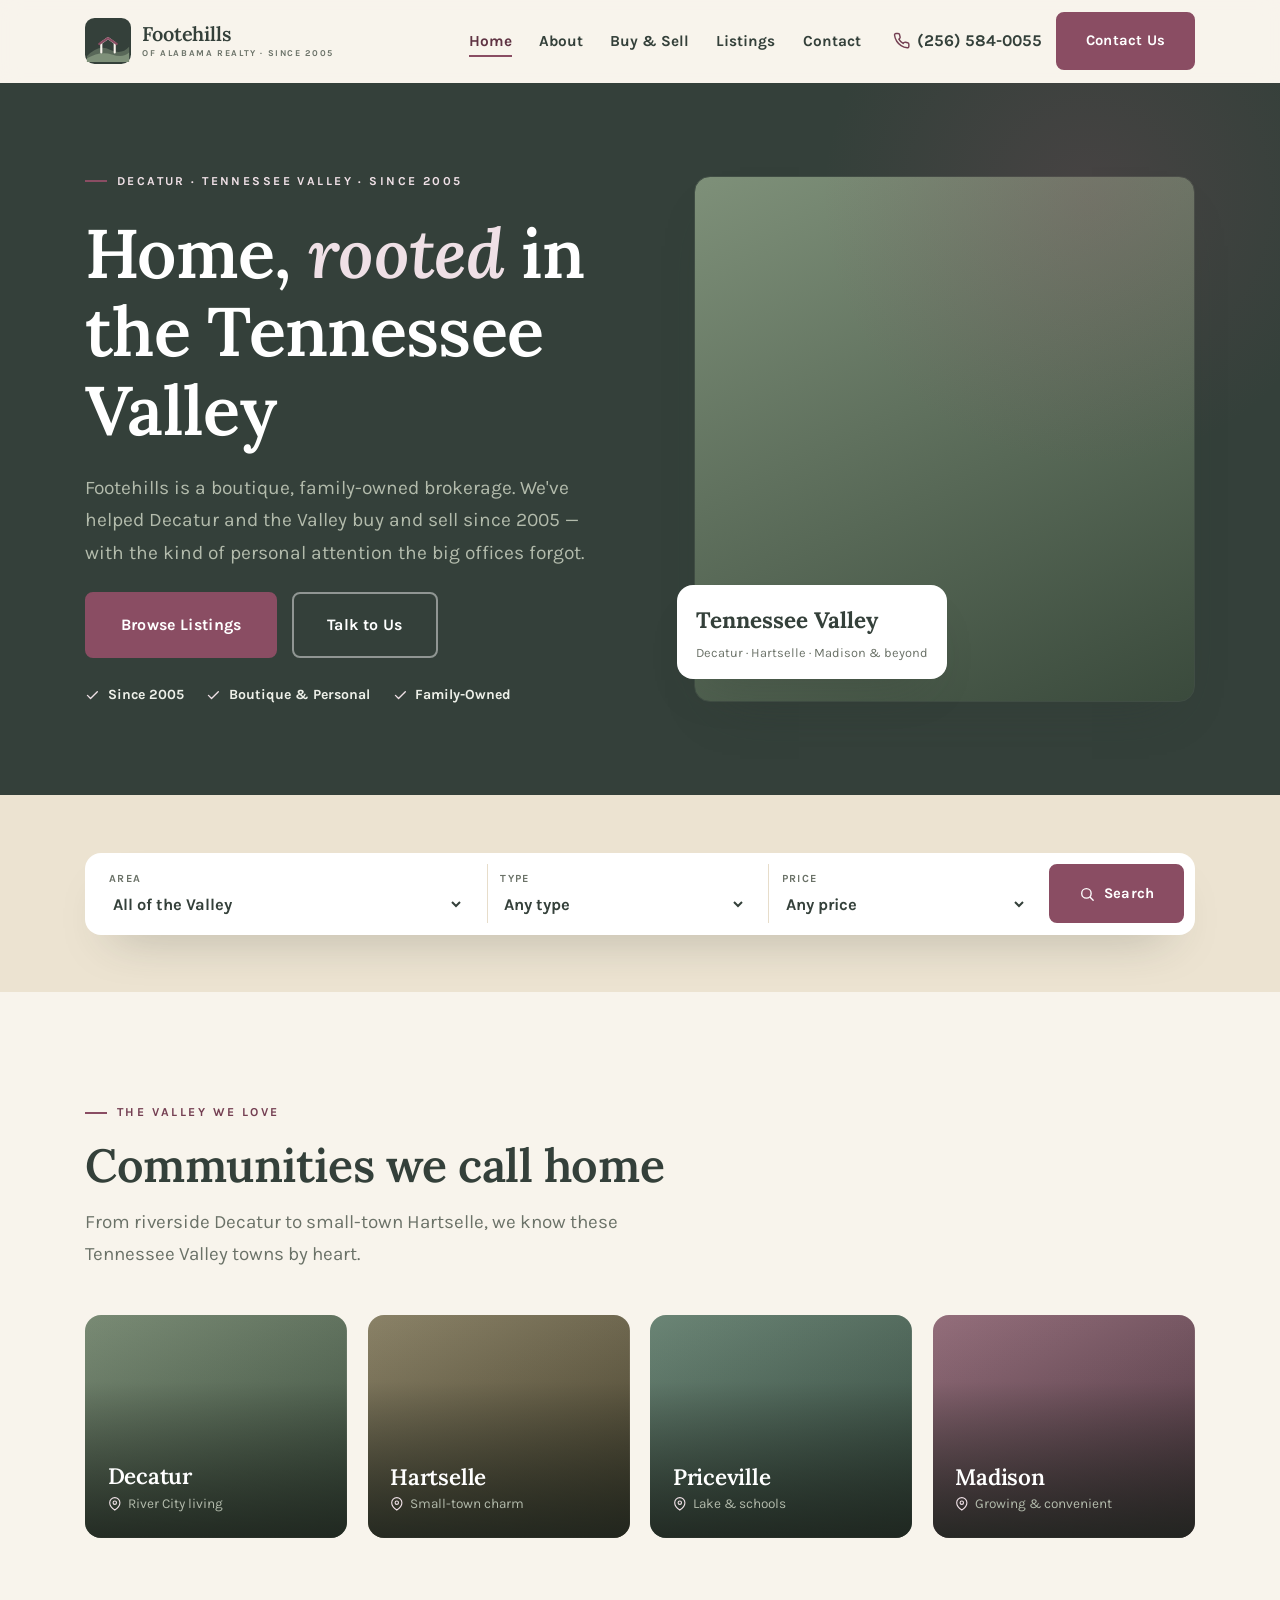
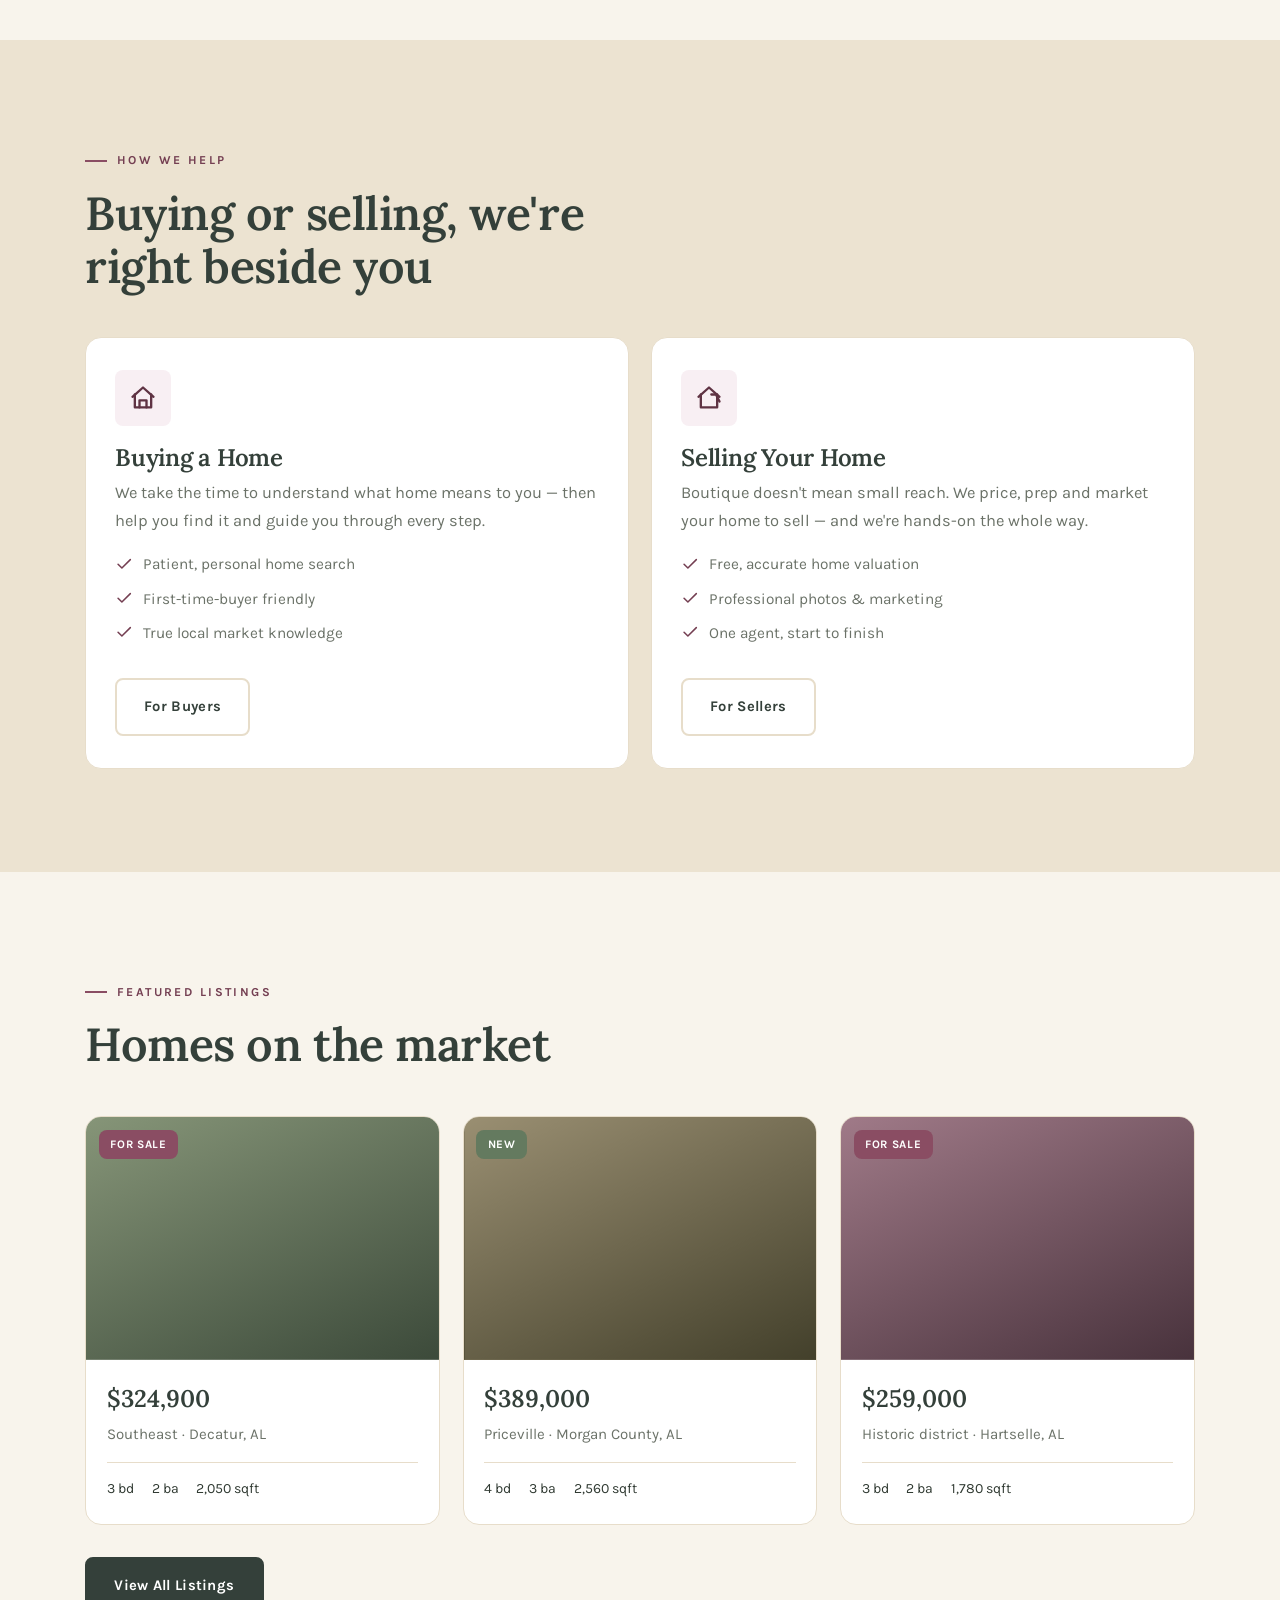
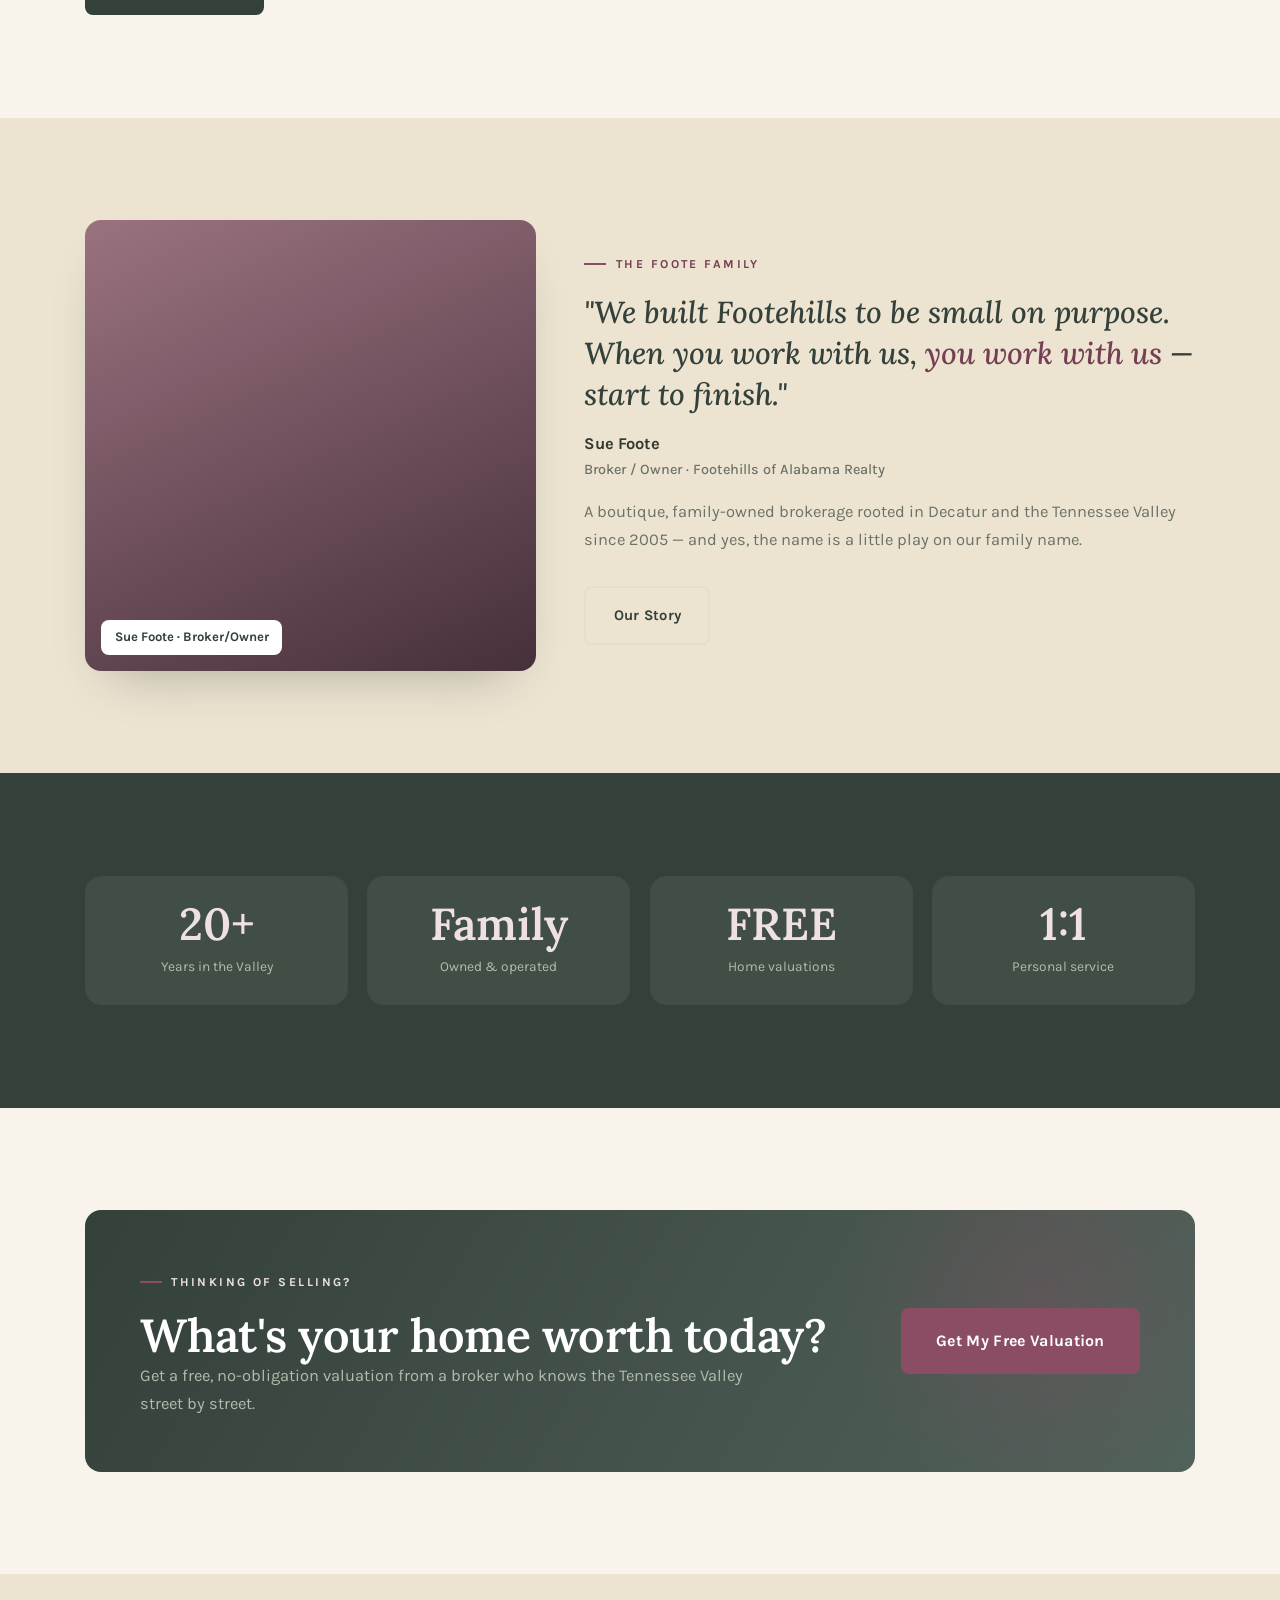
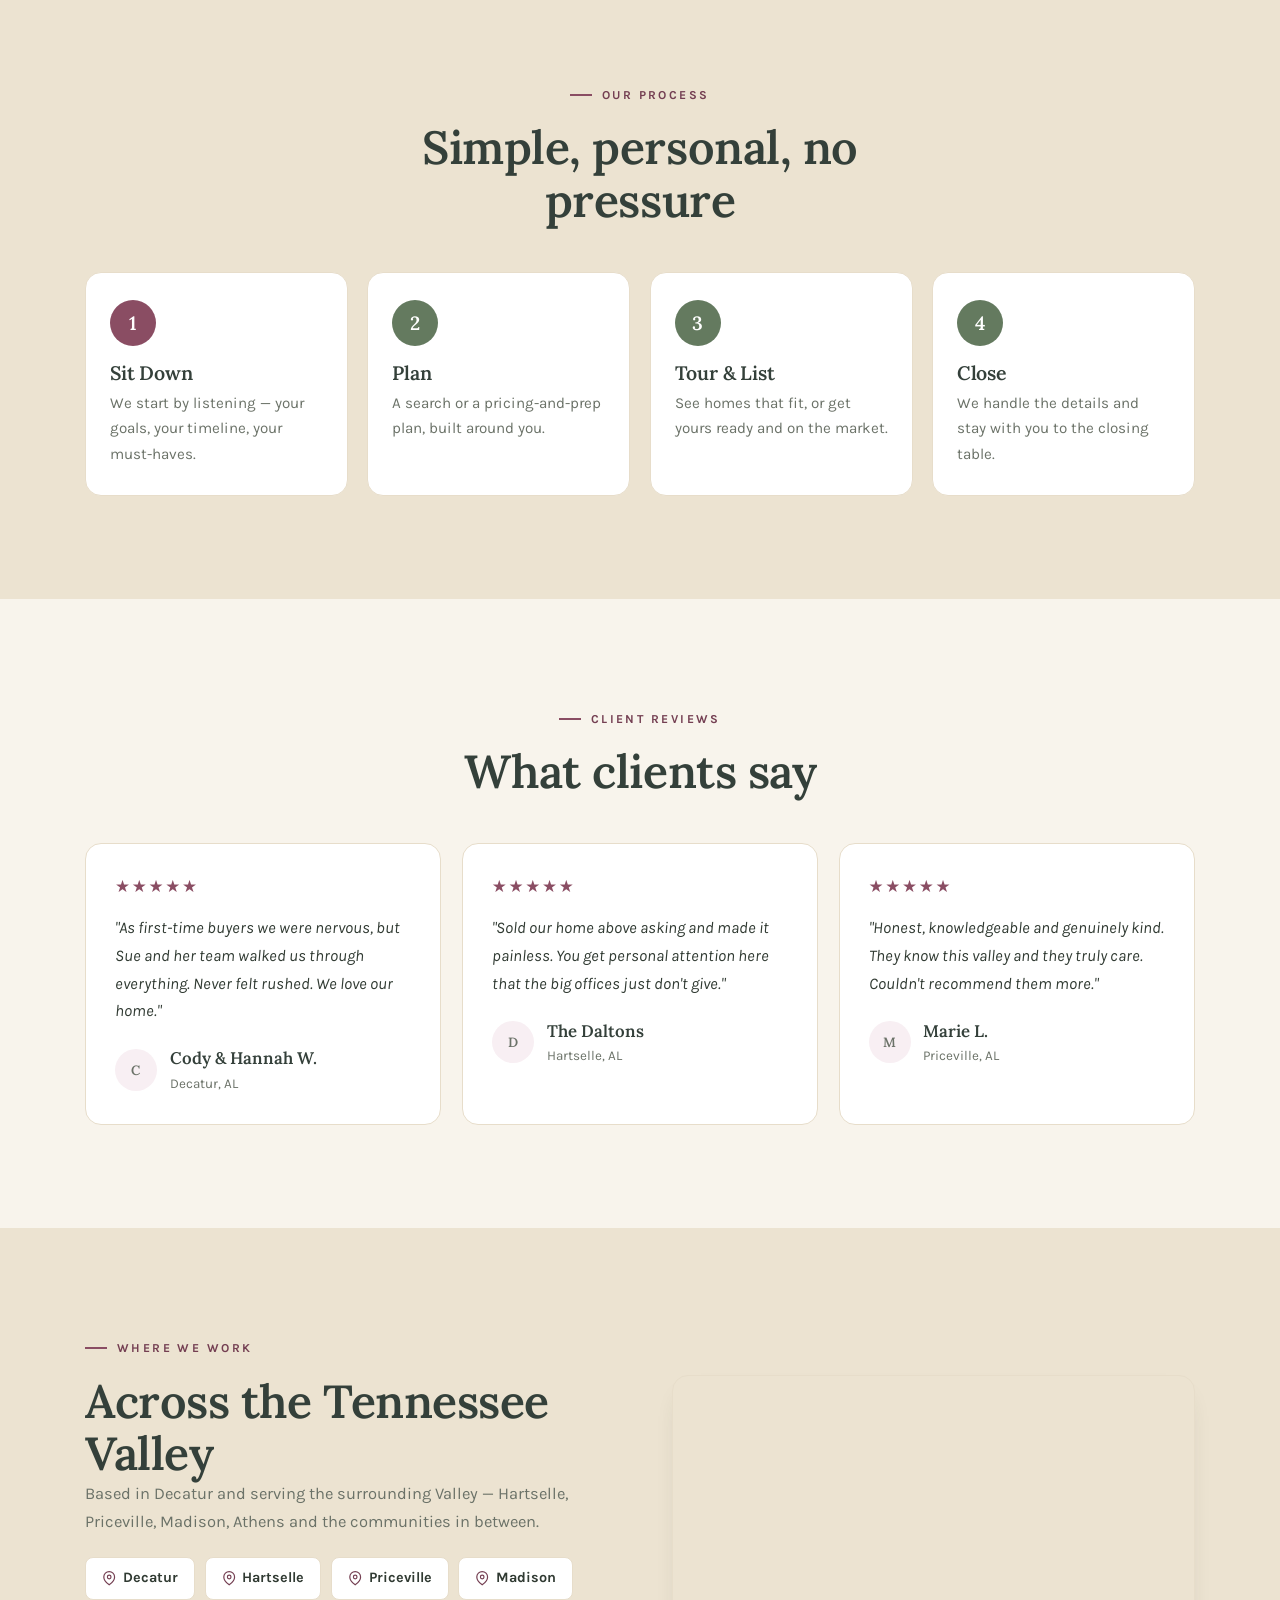
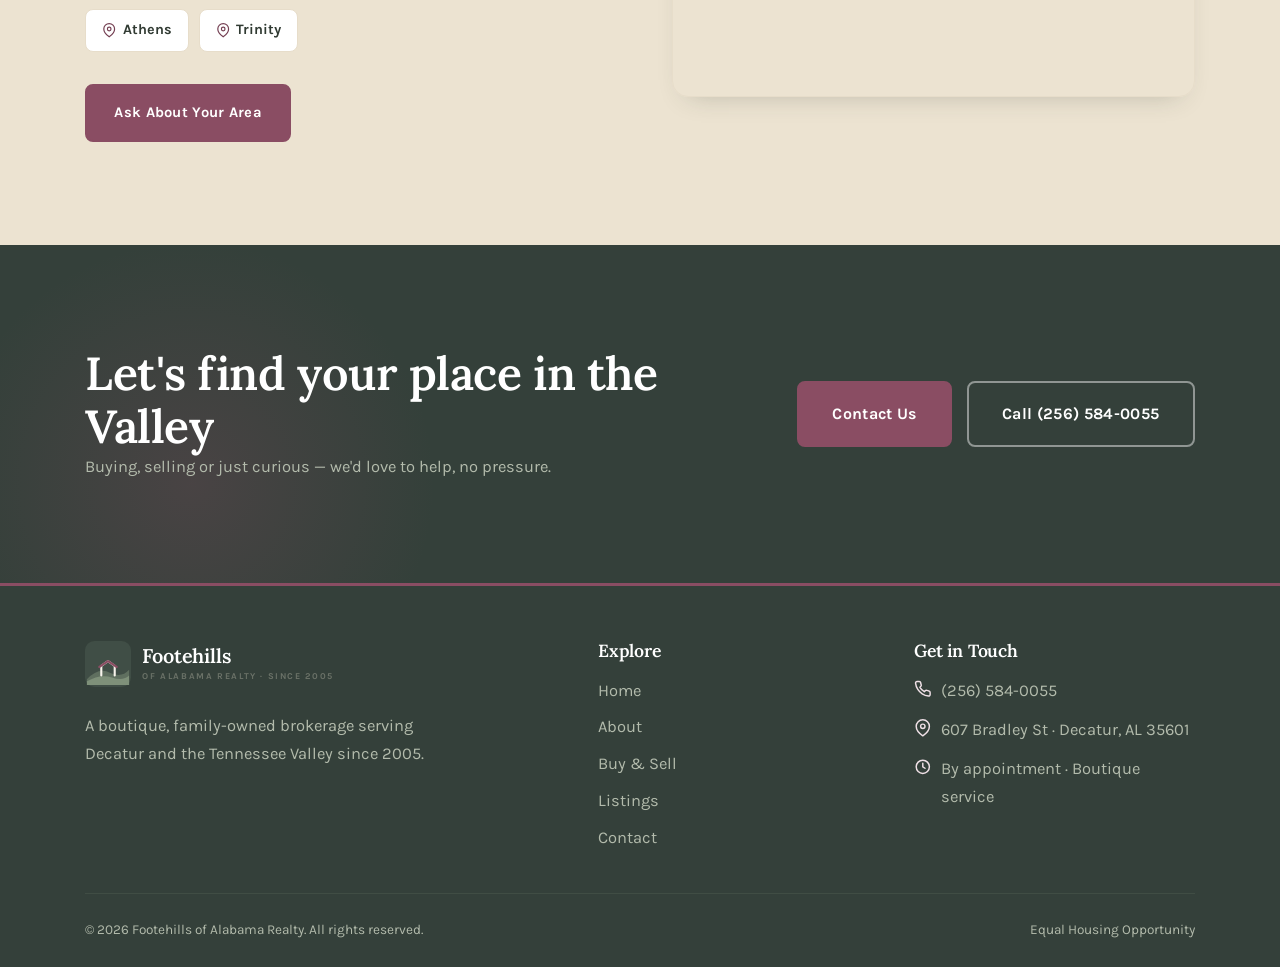
==== index.html @ 57c165a8 "Initial commit: Footehills of Alabama Realty website Co-Authored-By: Claude Opus 4.8 <noreply@anthro" ====
<!DOCTYPE html>
<html lang="en" class="no-js">
<head>
  <meta charset="UTF-8" />
  <meta name="viewport" content="width=device-width, initial-scale=1.0" />
  <title>Footehills of Alabama Realty | Homes in Decatur &amp; the Tennessee Valley</title>
  <meta name="description" content="Footehills of Alabama Realty is a boutique, family-owned brokerage in Decatur, AL serving the Tennessee Valley since 2005. Personal service for buyers and sellers. Call (256) 584-0055." />
  <meta name="theme-color" content="#34403a" />
  <link rel="canonical" href="https://footehillsrealty.example/" />

  <meta property="og:title" content="Footehills of Alabama Realty — Decatur & the Tennessee Valley" />
  <meta property="og:description" content="A boutique, family-owned brokerage serving North Alabama's Tennessee Valley since 2005." />
  <meta property="og:type" content="website" />
  <meta property="og:locale" content="en_US" />

  <link rel="icon" href="assets/icons/favicon.svg" type="image/svg+xml" />
  <link rel="preconnect" href="https://fonts.googleapis.com" />
  <link rel="preconnect" href="https://fonts.gstatic.com" crossorigin />
  <link href="https://fonts.googleapis.com/css2?family=Lora:ital,wght@0,500;0,600;1,500&family=Karla:wght@400;500;600;700&display=swap" rel="stylesheet" />
  <link rel="stylesheet" href="css/style.css" />

  <script type="application/ld+json">
  {
    "@context": "https://schema.org",
    "@type": "RealEstateAgent",
    "name": "Footehills of Alabama Realty",
    "telephone": "+1-256-584-0055",
    "foundingDate": "2005",
    "address": { "@type": "PostalAddress", "streetAddress": "607 Bradley St", "addressLocality": "Decatur", "addressRegion": "AL", "postalCode": "35601", "addressCountry": "US" },
    "areaServed": "Decatur & the Tennessee Valley, North Alabama",
    "description": "Boutique, family-owned real estate brokerage serving Decatur and the Tennessee Valley since 2005."
  }
  </script>
</head>
<body>
  <a class="skip-link" href="#main">Skip to content</a>

  <!-- ===================== HEADER ===================== -->
  <header class="header">
    <div class="container">
      <nav class="nav" aria-label="Primary">
        <a href="index.html" class="logo" aria-label="Footehills of Alabama Realty — home">
          <svg class="logo__mark" viewBox="0 0 48 48" aria-hidden="true">
            <rect width="48" height="48" rx="10" fill="#34403a"/>
            <path d="M2 40 Q14 27 26 33 T46 30 V46 H2 Z" fill="#7e9079" opacity=".5"/>
            <path d="M2 42 Q16 34 28 38 T46 36 V46 H2 Z" fill="#7e9079"/>
            <path d="M17 36V26l7-5 7 5v10" fill="none" stroke="#f8f4ec" stroke-width="2.2" stroke-linejoin="round" stroke-linecap="round"/>
            <path d="M15 27l9-6 9 6" fill="none" stroke="#8a4d63" stroke-width="2.5" stroke-linejoin="round" stroke-linecap="round"/>
          </svg>
          <span class="logo__name">Footehills<small>of Alabama Realty · Since 2005</small></span>
        </a>
        <div class="nav__menu" id="nav-menu">
          <ul class="nav__links">
            <li><a class="nav__link" href="index.html">Home</a></li>
            <li><a class="nav__link" href="about.html">About</a></li>
            <li><a class="nav__link" href="services.html">Buy &amp; Sell</a></li>
            <li><a class="nav__link" href="gallery.html">Listings</a></li>
            <li><a class="nav__link" href="contact.html">Contact</a></li>
          </ul>
          <div class="nav__actions">
            <a href="tel:+12565840055" class="nav__phone" aria-label="Call (256) 584-0055">
              <svg viewBox="0 0 24 24" fill="none" stroke="currentColor" stroke-width="2" stroke-linecap="round" stroke-linejoin="round" aria-hidden="true"><path d="M22 16.92v3a2 2 0 0 1-2.18 2 19.79 19.79 0 0 1-8.63-3.07 19.5 19.5 0 0 1-6-6 19.79 19.79 0 0 1-3.07-8.67A2 2 0 0 1 4.11 2h3a2 2 0 0 1 2 1.72c.13.96.36 1.9.7 2.81a2 2 0 0 1-.45 2.11L8.09 9.91a16 16 0 0 0 6 6l1.27-1.27a2 2 0 0 1 2.11-.45c.91.34 1.85.57 2.81.7A2 2 0 0 1 22 16.92Z"/></svg>
              (256) 584-0055
            </a>
            <a href="contact.html" class="btn">Contact Us</a>
          </div>
        </div>
        <button class="nav__toggle" aria-label="Toggle menu" aria-controls="nav-menu" aria-expanded="false"><span></span></button>
      </nav>
    </div>
  </header>
  <div class="nav-scrim" aria-hidden="true"></div>

  <main id="main">

    <!-- ===================== HERO ===================== -->
    <section class="hero">
      <div class="container hero__inner">
        <div class="hero__copy">
          <span class="eyebrow eyebrow--light reveal">Decatur · Tennessee Valley · Since 2005</span>
          <h1 class="reveal" data-delay="1">Home, <em>rooted</em> in the Tennessee Valley</h1>
          <p class="hero__lead reveal" data-delay="2">Footehills is a boutique, family-owned brokerage. We've helped Decatur and the Valley buy and sell since 2005 — with the kind of personal attention the big offices forgot.</p>
          <div class="hero__actions reveal" data-delay="3">
            <a href="gallery.html" class="btn btn--lg">Browse Listings</a>
            <a href="contact.html" class="btn btn--ghost-light btn--lg">Talk to Us</a>
          </div>
          <div class="hero__chips reveal" data-delay="3">
            <span class="hero__chip"><svg viewBox="0 0 24 24" fill="none" stroke="currentColor" stroke-width="2.2" stroke-linecap="round" stroke-linejoin="round"><polyline points="20 6 9 17 4 12"/></svg>Since 2005</span>
            <span class="hero__chip"><svg viewBox="0 0 24 24" fill="none" stroke="currentColor" stroke-width="2.2" stroke-linecap="round" stroke-linejoin="round"><polyline points="20 6 9 17 4 12"/></svg>Boutique &amp; Personal</span>
            <span class="hero__chip"><svg viewBox="0 0 24 24" fill="none" stroke="currentColor" stroke-width="2.2" stroke-linecap="round" stroke-linejoin="round"><polyline points="20 6 9 17 4 12"/></svg>Family-Owned</span>
          </div>
        </div>
        <div class="hero__visual reveal" data-delay="2">
          <!-- Replace background with a real Tennessee Valley home photo -->
          <div class="hero__img" role="img" aria-label="A Tennessee Valley home"></div>
          <div class="hero__card"><b>Tennessee Valley</b><span>Decatur · Hartselle · Madison &amp; beyond</span></div>
        </div>
      </div>
    </section>

    <!-- ===================== SEARCH ===================== -->
    <section class="section--tight section--sand">
      <div class="container">
        <form class="searchbar reveal" aria-label="Search homes" onsubmit="window.location='contact.html';return false;">
          <div class="searchbar__field">
            <label for="area">Area</label>
            <select id="area" name="area"><option>All of the Valley</option><option>Decatur</option><option>Hartselle</option><option>Priceville</option><option>Madison</option><option>Athens</option></select>
          </div>
          <div class="searchbar__field">
            <label for="type">Type</label>
            <select id="type" name="type"><option>Any type</option><option>Single-family</option><option>Townhome / Condo</option><option>Land</option><option>New construction</option></select>
          </div>
          <div class="searchbar__field">
            <label for="price">Price</label>
            <select id="price" name="price"><option>Any price</option><option>Up to $200k</option><option>$200k–$350k</option><option>$350k–$500k</option><option>$500k+</option></select>
          </div>
          <button type="submit" class="btn"><svg viewBox="0 0 24 24" fill="none" stroke="currentColor" stroke-width="2" stroke-linecap="round" stroke-linejoin="round"><circle cx="11" cy="11" r="7"/><line x1="21" y1="21" x2="16.65" y2="16.65"/></svg>Search</button>
        </form>
      </div>
    </section>

    <!-- ===================== COMMUNITIES ===================== -->
    <section class="section" aria-labelledby="comm-h">
      <div class="container">
        <div class="section-head reveal">
          <span class="eyebrow">The Valley We Love</span>
          <h2 id="comm-h" style="margin-top:1rem">Communities we call home</h2>
          <p class="lead">From riverside Decatur to small-town Hartselle, we know these Tennessee Valley towns by heart.</p>
        </div>
        <!-- Placeholder backgrounds — replace each .community with a real town photo -->
        <div class="communities reveal">
          <a class="community c-1" href="contact.html"><h3>Decatur</h3><span><svg viewBox="0 0 24 24" fill="none" stroke="currentColor" stroke-width="2"><path d="M21 10c0 7-9 13-9 13s-9-6-9-13a9 9 0 0 1 18 0Z"/><circle cx="12" cy="10" r="3"/></svg>River City living</span></a>
          <a class="community c-2" href="contact.html"><h3>Hartselle</h3><span><svg viewBox="0 0 24 24" fill="none" stroke="currentColor" stroke-width="2"><path d="M21 10c0 7-9 13-9 13s-9-6-9-13a9 9 0 0 1 18 0Z"/><circle cx="12" cy="10" r="3"/></svg>Small-town charm</span></a>
          <a class="community c-3" href="contact.html"><h3>Priceville</h3><span><svg viewBox="0 0 24 24" fill="none" stroke="currentColor" stroke-width="2"><path d="M21 10c0 7-9 13-9 13s-9-6-9-13a9 9 0 0 1 18 0Z"/><circle cx="12" cy="10" r="3"/></svg>Lake &amp; schools</span></a>
          <a class="community c-4" href="contact.html"><h3>Madison</h3><span><svg viewBox="0 0 24 24" fill="none" stroke="currentColor" stroke-width="2"><path d="M21 10c0 7-9 13-9 13s-9-6-9-13a9 9 0 0 1 18 0Z"/><circle cx="12" cy="10" r="3"/></svg>Growing &amp; convenient</span></a>
        </div>
      </div>
    </section>

    <!-- ===================== BUY / SELL ===================== -->
    <section class="section section--sand" aria-labelledby="duo-h">
      <div class="container">
        <div class="section-head reveal">
          <span class="eyebrow">How We Help</span>
          <h2 id="duo-h" style="margin-top:1rem">Buying or selling, we're right beside you</h2>
        </div>
        <div class="duo reveal">
          <div class="duo__card">
            <div class="duo__ic"><svg viewBox="0 0 24 24" fill="none" stroke="currentColor" stroke-width="2" stroke-linecap="round" stroke-linejoin="round"><path d="M3 11l9-8 9 8"/><path d="M5 9v11h14V9"/><path d="M9 20v-6h6v6"/></svg></div>
            <h3>Buying a Home</h3>
            <p>We take the time to understand what home means to you — then help you find it and guide you through every step.</p>
            <ul>
              <li><svg viewBox="0 0 24 24" fill="none" stroke="currentColor" stroke-width="2" stroke-linecap="round" stroke-linejoin="round"><polyline points="20 6 9 17 4 12"/></svg>Patient, personal home search</li>
              <li><svg viewBox="0 0 24 24" fill="none" stroke="currentColor" stroke-width="2" stroke-linecap="round" stroke-linejoin="round"><polyline points="20 6 9 17 4 12"/></svg>First-time-buyer friendly</li>
              <li><svg viewBox="0 0 24 24" fill="none" stroke="currentColor" stroke-width="2" stroke-linecap="round" stroke-linejoin="round"><polyline points="20 6 9 17 4 12"/></svg>True local market knowledge</li>
            </ul>
            <a href="services.html#buying" class="btn btn--ghost mt-2">For Buyers</a>
          </div>
          <div class="duo__card">
            <div class="duo__ic"><svg viewBox="0 0 24 24" fill="none" stroke="currentColor" stroke-width="2" stroke-linecap="round" stroke-linejoin="round"><path d="M3 11l9-8 9 8"/><path d="M5 9v11h14V9"/><path d="M14 9h4l3 6"/></svg></div>
            <h3>Selling Your Home</h3>
            <p>Boutique doesn't mean small reach. We price, prep and market your home to sell — and we're hands-on the whole way.</p>
            <ul>
              <li><svg viewBox="0 0 24 24" fill="none" stroke="currentColor" stroke-width="2" stroke-linecap="round" stroke-linejoin="round"><polyline points="20 6 9 17 4 12"/></svg>Free, accurate home valuation</li>
              <li><svg viewBox="0 0 24 24" fill="none" stroke="currentColor" stroke-width="2" stroke-linecap="round" stroke-linejoin="round"><polyline points="20 6 9 17 4 12"/></svg>Professional photos &amp; marketing</li>
              <li><svg viewBox="0 0 24 24" fill="none" stroke="currentColor" stroke-width="2" stroke-linecap="round" stroke-linejoin="round"><polyline points="20 6 9 17 4 12"/></svg>One agent, start to finish</li>
            </ul>
            <a href="services.html#selling" class="btn btn--ghost mt-2">For Sellers</a>
          </div>
        </div>
      </div>
    </section>

    <!-- ===================== FEATURED LISTINGS ===================== -->
    <section class="section" aria-labelledby="feat-h">
      <div class="container">
        <div class="section-head reveal">
          <span class="eyebrow">Featured Listings</span>
          <h2 id="feat-h" style="margin-top:1rem">Homes on the market</h2>
        </div>
        <!-- SAMPLE listings — replace with real MLS/IDX inventory before launch. -->
        <div class="properties reveal">
          <article class="property">
            <div class="property__media p-1"><span class="property__badge">For Sale</span></div>
            <div class="property__body"><div class="property__price">$324,900</div><div class="property__addr">Southeast · Decatur, AL</div><div class="property__meta"><span>3 bd</span><span>2 ba</span><span>2,050 sqft</span></div></div>
          </article>
          <article class="property">
            <div class="property__media p-2"><span class="property__badge property__badge--new">New</span></div>
            <div class="property__body"><div class="property__price">$389,000</div><div class="property__addr">Priceville · Morgan County, AL</div><div class="property__meta"><span>4 bd</span><span>3 ba</span><span>2,560 sqft</span></div></div>
          </article>
          <article class="property">
            <div class="property__media p-4"><span class="property__badge">For Sale</span></div>
            <div class="property__body"><div class="property__price">$259,000</div><div class="property__addr">Historic district · Hartselle, AL</div><div class="property__meta"><span>3 bd</span><span>2 ba</span><span>1,780 sqft</span></div></div>
          </article>
        </div>
        <p class="mt-2"><a href="gallery.html" class="btn btn--ink">View All Listings</a></p>
      </div>
    </section>

    <!-- ===================== OWNER / SINCE 2005 ===================== -->
    <section class="section section--sand" aria-labelledby="owner-h">
      <div class="container owner">
        <div class="owner__photo reveal">
          <!-- Replace background with a real photo of Sue Foote / the team -->
          <span class="pill">Sue Foote · Broker/Owner</span>
        </div>
        <div class="reveal" data-delay="1">
          <span class="eyebrow">The Foote Family</span>
          <p class="owner__quote" id="owner-h" style="margin-top:1rem">"We built Footehills to be small on purpose. When you work with us, <span class="hl">you work with us</span> — start to finish."</p>
          <p class="owner__by">Sue Foote<span>Broker / Owner · Footehills of Alabama Realty</span></p>
          <p class="muted" style="margin-top:1rem">A boutique, family-owned brokerage rooted in Decatur and the Tennessee Valley since 2005 — and yes, the name is a little play on our family name.</p>
          <a href="about.html" class="btn btn--ghost mt-2">Our Story</a>
        </div>
      </div>
    </section>

    <!-- ===================== STATS ===================== -->
    <!-- "20 years" is real (since 2005). Other tiles are commitments — confirm before launch. -->
    <section class="section section--ink" aria-label="By the numbers">
      <div class="container">
        <div class="stats">
          <div class="stat reveal"><div class="stat__num"><span data-count="20" data-suffix="+">0+</span></div><div class="stat__label">Years in the Valley</div></div>
          <div class="stat reveal" data-delay="1"><div class="stat__num">Family</div><div class="stat__label">Owned &amp; operated</div></div>
          <div class="stat reveal" data-delay="2"><div class="stat__num">FREE</div><div class="stat__label">Home valuations</div></div>
          <div class="stat reveal" data-delay="3"><div class="stat__num">1:1</div><div class="stat__label">Personal service</div></div>
        </div>
      </div>
    </section>

    <!-- ===================== VALUATION CTA ===================== -->
    <section class="section">
      <div class="container">
        <div class="valuation reveal">
          <div class="valuation__inner">
            <div>
              <span class="eyebrow eyebrow--light">Thinking of Selling?</span>
              <h2 style="margin-top:1rem">What's your home worth today?</h2>
              <p>Get a free, no-obligation valuation from a broker who knows the Tennessee Valley street by street.</p>
            </div>
            <div><a href="contact.html" class="btn btn--lg">Get My Free Valuation</a></div>
          </div>
        </div>
      </div>
    </section>

    <!-- ===================== PROCESS ===================== -->
    <section class="section section--sand" aria-labelledby="how-h">
      <div class="container">
        <div class="section-head section-head--center reveal">
          <span class="eyebrow eyebrow--center">Our Process</span>
          <h2 id="how-h" style="margin-top:1rem">Simple, personal, no pressure</h2>
        </div>
        <div class="steps">
          <div class="step reveal"><div class="step__n">1</div><h3>Sit Down</h3><p>We start by listening — your goals, your timeline, your must-haves.</p></div>
          <div class="step reveal" data-delay="1"><div class="step__n">2</div><h3>Plan</h3><p>A search or a pricing-and-prep plan, built around you.</p></div>
          <div class="step reveal" data-delay="2"><div class="step__n">3</div><h3>Tour &amp; List</h3><p>See homes that fit, or get yours ready and on the market.</p></div>
          <div class="step reveal" data-delay="3"><div class="step__n">4</div><h3>Close</h3><p>We handle the details and stay with you to the closing table.</p></div>
        </div>
      </div>
    </section>

    <!-- ===================== REVIEWS ===================== -->
    <!-- PLACEHOLDER reviews — replace with real client reviews before launch. -->
    <section class="section" aria-labelledby="rev-h">
      <div class="container">
        <div class="section-head section-head--center reveal">
          <span class="eyebrow eyebrow--center">Client Reviews</span>
          <h2 id="rev-h" style="margin-top:1rem">What clients say</h2>
        </div>
        <div class="reviews">
          <figure class="review reveal">
            <div class="review__stars" aria-label="5 out of 5 stars">★★★★★</div>
            <blockquote><p>"As first-time buyers we were nervous, but Sue and her team walked us through everything. Never felt rushed. We love our home."</p></blockquote>
            <figcaption class="review__by"><span class="review__av">C</span><span><b>Cody &amp; Hannah W.</b><span>Decatur, AL</span></span></figcaption>
          </figure>
          <figure class="review reveal" data-delay="1">
            <div class="review__stars" aria-label="5 out of 5 stars">★★★★★</div>
            <blockquote><p>"Sold our home above asking and made it painless. You get personal attention here that the big offices just don't give."</p></blockquote>
            <figcaption class="review__by"><span class="review__av">D</span><span><b>The Daltons</b><span>Hartselle, AL</span></span></figcaption>
          </figure>
          <figure class="review reveal" data-delay="2">
            <div class="review__stars" aria-label="5 out of 5 stars">★★★★★</div>
            <blockquote><p>"Honest, knowledgeable and genuinely kind. They know this valley and they truly care. Couldn't recommend them more."</p></blockquote>
            <figcaption class="review__by"><span class="review__av">M</span><span><b>Marie L.</b><span>Priceville, AL</span></span></figcaption>
          </figure>
        </div>
      </div>
    </section>

    <!-- ===================== SERVICE AREA ===================== -->
    <section class="section section--sand" aria-labelledby="area-h">
      <div class="container split">
        <div class="reveal">
          <span class="eyebrow">Where We Work</span>
          <h2 id="area-h" style="margin-top:1rem">Across the Tennessee Valley</h2>
          <p class="muted">Based in Decatur and serving the surrounding Valley — Hartselle, Priceville, Madison, Athens and the communities in between.</p>
          <div class="area__chips">
            <span class="area__chip"><svg viewBox="0 0 24 24" fill="none" stroke="currentColor" stroke-width="2"><path d="M21 10c0 7-9 13-9 13s-9-6-9-13a9 9 0 0 1 18 0Z"/><circle cx="12" cy="10" r="3"/></svg>Decatur</span>
            <span class="area__chip"><svg viewBox="0 0 24 24" fill="none" stroke="currentColor" stroke-width="2"><path d="M21 10c0 7-9 13-9 13s-9-6-9-13a9 9 0 0 1 18 0Z"/><circle cx="12" cy="10" r="3"/></svg>Hartselle</span>
            <span class="area__chip"><svg viewBox="0 0 24 24" fill="none" stroke="currentColor" stroke-width="2"><path d="M21 10c0 7-9 13-9 13s-9-6-9-13a9 9 0 0 1 18 0Z"/><circle cx="12" cy="10" r="3"/></svg>Priceville</span>
            <span class="area__chip"><svg viewBox="0 0 24 24" fill="none" stroke="currentColor" stroke-width="2"><path d="M21 10c0 7-9 13-9 13s-9-6-9-13a9 9 0 0 1 18 0Z"/><circle cx="12" cy="10" r="3"/></svg>Madison</span>
            <span class="area__chip"><svg viewBox="0 0 24 24" fill="none" stroke="currentColor" stroke-width="2"><path d="M21 10c0 7-9 13-9 13s-9-6-9-13a9 9 0 0 1 18 0Z"/><circle cx="12" cy="10" r="3"/></svg>Athens</span>
            <span class="area__chip"><svg viewBox="0 0 24 24" fill="none" stroke="currentColor" stroke-width="2"><path d="M21 10c0 7-9 13-9 13s-9-6-9-13a9 9 0 0 1 18 0Z"/><circle cx="12" cy="10" r="3"/></svg>Trinity</span>
          </div>
          <a href="contact.html" class="btn mt-2">Ask About Your Area</a>
        </div>
        <div class="area__map reveal" data-delay="1">
          <iframe title="Footehills of Alabama Realty service area — Decatur, Alabama"
            src="https://www.google.com/maps?q=Decatur,%20Alabama&output=embed"
            loading="lazy" referrerpolicy="no-referrer-when-downgrade"></iframe>
        </div>
      </div>
    </section>

    <!-- ===================== CTA ===================== -->
    <section class="section cta">
      <div class="container cta__inner">
        <div class="reveal">
          <h2>Let's find your place in the Valley</h2>
          <p>Buying, selling or just curious — we'd love to help, no pressure.</p>
        </div>
        <div class="hero__actions reveal" data-delay="1">
          <a href="contact.html" class="btn btn--lg">Contact Us</a>
          <a href="tel:+12565840055" class="btn btn--ghost-light btn--lg">Call (256) 584-0055</a>
        </div>
      </div>
    </section>
  </main>

  <!-- ===================== FOOTER ===================== -->
  <footer class="footer">
    <div class="container">
      <div class="footer__grid">
        <div class="footer__about">
          <a href="index.html" class="logo" aria-label="Footehills of Alabama Realty — home">
            <svg class="logo__mark" viewBox="0 0 48 48" aria-hidden="true">
              <rect width="48" height="48" rx="10" fill="#404e46"/>
              <path d="M2 40 Q14 27 26 33 T46 30 V46 H2 Z" fill="#7e9079" opacity=".5"/>
              <path d="M2 42 Q16 34 28 38 T46 36 V46 H2 Z" fill="#7e9079"/>
              <path d="M17 36V26l7-5 7 5v10" fill="none" stroke="#f8f4ec" stroke-width="2.2" stroke-linejoin="round" stroke-linecap="round"/>
              <path d="M15 27l9-6 9 6" fill="none" stroke="#8a4d63" stroke-width="2.5" stroke-linejoin="round" stroke-linecap="round"/>
            </svg>
            <span class="logo__name">Footehills<small>of Alabama Realty · Since 2005</small></span>
          </a>
          <p>A boutique, family-owned brokerage serving Decatur and the Tennessee Valley since 2005.</p>
        </div>
        <div>
          <h4>Explore</h4>
          <ul class="footer__links">
            <li><a href="index.html">Home</a></li>
            <li><a href="about.html">About</a></li>
            <li><a href="services.html">Buy &amp; Sell</a></li>
            <li><a href="gallery.html">Listings</a></li>
            <li><a href="contact.html">Contact</a></li>
          </ul>
        </div>
        <div>
          <h4>Get in Touch</h4>
          <ul class="footer__contact">
            <li><svg viewBox="0 0 24 24" fill="none" stroke="currentColor" stroke-width="2" stroke-linecap="round" stroke-linejoin="round"><path d="M22 16.92v3a2 2 0 0 1-2.18 2 19.79 19.79 0 0 1-8.63-3.07 19.5 19.5 0 0 1-6-6 19.79 19.79 0 0 1-3.07-8.67A2 2 0 0 1 4.11 2h3a2 2 0 0 1 2 1.72c.13.96.36 1.9.7 2.81a2 2 0 0 1-.45 2.11L8.09 9.91a16 16 0 0 0 6 6l1.27-1.27a2 2 0 0 1 2.11-.45c.91.34 1.85.57 2.81.7A2 2 0 0 1 22 16.92Z"/></svg><a href="tel:+12565840055">(256) 584-0055</a></li>
            <li><svg viewBox="0 0 24 24" fill="none" stroke="currentColor" stroke-width="2" stroke-linecap="round" stroke-linejoin="round"><path d="M21 10c0 7-9 13-9 13s-9-6-9-13a9 9 0 0 1 18 0Z"/><circle cx="12" cy="10" r="3"/></svg><span>607 Bradley St · Decatur, AL 35601</span></li>
            <li><svg viewBox="0 0 24 24" fill="none" stroke="currentColor" stroke-width="2" stroke-linecap="round" stroke-linejoin="round"><circle cx="12" cy="12" r="9"/><polyline points="12 7 12 12 15 14"/></svg><span>By appointment · Boutique service</span></li>
          </ul>
        </div>
      </div>
      <div class="footer__bottom">
        <span>&copy; <span id="year">2026</span> Footehills of Alabama Realty. All rights reserved.</span>
        <span>Equal Housing Opportunity</span>
      </div>
    </div>
  </footer>

  <button class="to-top" aria-label="Back to top"><svg viewBox="0 0 24 24" fill="none" stroke="currentColor" stroke-width="2.4" stroke-linecap="round" stroke-linejoin="round" width="20" height="20"><polyline points="18 15 12 9 6 15"/></svg></button>

  <nav class="callbar" aria-label="Quick actions">
    <a href="tel:+12565840055"><svg viewBox="0 0 24 24" fill="none" stroke="currentColor" stroke-width="2" stroke-linecap="round" stroke-linejoin="round"><path d="M22 16.92v3a2 2 0 0 1-2.18 2 19.79 19.79 0 0 1-8.63-3.07 19.5 19.5 0 0 1-6-6 19.79 19.79 0 0 1-3.07-8.67A2 2 0 0 1 4.11 2h3a2 2 0 0 1 2 1.72c.13.96.36 1.9.7 2.81a2 2 0 0 1-.45 2.11L8.09 9.91a16 16 0 0 0 6 6l1.27-1.27a2 2 0 0 1 2.11-.45c.91.34 1.85.57 2.81.7A2 2 0 0 1 22 16.92Z"/></svg>Call</a>
    <a href="contact.html"><svg viewBox="0 0 24 24" fill="none" stroke="currentColor" stroke-width="2" stroke-linecap="round" stroke-linejoin="round"><path d="M14 2H6a2 2 0 0 0-2 2v16a2 2 0 0 0 2 2h12a2 2 0 0 0 2-2V8z"/><polyline points="14 2 14 8 20 8"/></svg>Contact</a>
  </nav>

  <script src="js/main.js" defer></script>
</body>
</html>
---- css/style.css ----
/* =====================================================================
   Footehills of Alabama Realty — "Boutique Foothills" design system
   Warm cream + refined plum + soft sage. Lora (serif) + Karla.
   A boutique Tennessee Valley brokerage (the Foote family, since 2005).
   ===================================================================== */

/* ----------------------------- Tokens ------------------------------ */
:root {
  /* Brand */
  --ink:       #34403a;   /* deep warm green-charcoal (text + dark) */
  --ink-2:     #404e46;
  --ink-3:     #51625a;
  --plum:      #8a4d63;   /* refined berry/plum accent */
  --plum-600:  #743f52;
  --plum-700:  #5f3343;
  --plum-100:  #efe0e6;
  --plum-50:   #f8eff3;
  --sage:      #7e9079;   /* soft supporting sage */
  --sage-600:  #647a5f;
  --sage-100:  #e6ece2;
  --sage-50:   #f1f4ee;

  /* Neutrals */
  --cream:     #f8f4ec;   /* warm canvas */
  --sand:      #ece3d1;   /* surface */
  --white:     #ffffff;
  --line:      #e7ddca;
  --line-dark: #404d44;

  /* Text */
  --text:      #303a32;
  --muted:     #6b7268;
  --on-dark:   #eef0e9;
  --on-dark-mut:#b3bbac;

  /* System */
  --radius:    8px;
  --radius-lg: 16px;
  --shadow:    0 24px 50px -28px rgba(48,58,50,.4);
  --shadow-sm: 0 12px 26px -16px rgba(48,58,50,.3);
  --shadow-plum:0 16px 30px -14px rgba(138,77,99,.4);
  --container: 1180px;
  --gutter:    clamp(1.1rem, 4vw, 2.2rem);
  --ease:      cubic-bezier(.2,.65,.25,1);

  --ff-display:"Lora", Georgia, "Times New Roman", serif;
  --ff-body:   "Karla", system-ui, -apple-system, "Segoe UI", sans-serif;
}

/* ----------------------------- Reset ------------------------------- */
*, *::before, *::after { box-sizing: border-box; }
* { margin: 0; }
html { scroll-behavior: smooth; -webkit-text-size-adjust: 100%; }
@media (prefers-reduced-motion: reduce) {
  html { scroll-behavior: auto; }
  *, *::before, *::after { animation-duration: .001ms !important; transition-duration: .001ms !important; }
}
body {
  font-family: var(--ff-body);
  color: var(--text);
  background: var(--cream);
  line-height: 1.7;
  font-size: 1.03rem;
  -webkit-font-smoothing: antialiased;
  text-rendering: optimizeLegibility;
}
img, svg, picture, iframe { display: block; max-width: 100%; }
a { color: inherit; text-decoration: none; }
button { font: inherit; cursor: pointer; border: 0; background: none; color: inherit; }
input, textarea, select { font: inherit; color: inherit; }
ul { list-style: none; padding: 0; }
::selection { background: var(--plum); color: #fff; }
:focus-visible { outline: 3px solid var(--plum); outline-offset: 2px; border-radius: 3px; }

/* --------------------------- Typography ---------------------------- */
h1, h2, h3, h4, .display {
  font-family: var(--ff-display);
  font-weight: 600;
  line-height: 1.14;
  letter-spacing: -0.01em;
  color: var(--ink);
}
h1 { font-size: clamp(2.5rem, 5.4vw, 4.3rem); font-weight: 600; }
h2 { font-size: clamp(1.9rem, 4vw, 2.9rem); }
h3 { font-size: clamp(1.2rem, 2vw, 1.5rem); }
p { max-width: 64ch; }
em { font-style: italic; color: var(--plum-700); }
strong { font-weight: 700; }
.hl { color: var(--plum-600); }

.eyebrow {
  display: inline-flex; align-items: center; gap: .6rem;
  font-family: var(--ff-body); font-weight: 700; font-size: .76rem;
  text-transform: uppercase; letter-spacing: .2em; color: var(--plum-600);
}
.eyebrow::before { content: ""; width: 22px; height: 2px; background: var(--plum); }
.eyebrow--center { justify-content: center; }
.eyebrow--light { color: var(--plum-100); }
.lead { font-size: 1.18rem; color: var(--muted); }

/* --------------------------- Layout -------------------------------- */
.container { width: 100%; max-width: var(--container); margin-inline: auto; padding-inline: var(--gutter); }
.section { padding-block: clamp(3.6rem, 8vw, 6.5rem); }
.section--tight { padding-block: clamp(2.4rem, 5vw, 3.6rem); }
.section--sand { background: var(--sand); }
.section--ink { background: var(--ink); color: var(--on-dark); }
.section--ink h1, .section--ink h2, .section--ink h3 { color: #fff; }
.section--ink .lead, .section--ink .muted { color: var(--on-dark-mut); }
.section-head { max-width: 58ch; margin-bottom: 2.8rem; }
.section-head--center { margin-inline: auto; text-align: center; }
.section-head p { margin-top: .9rem; }
.split { display: grid; gap: clamp(2rem,5vw,4rem); align-items: center; }
@media (min-width: 900px) { .split { grid-template-columns: 1fr 1fr; } .split--wide-left { grid-template-columns: 1.1fr .9fr; } }
.muted { color: var(--muted); }

/* --------------------------- Buttons ------------------------------- */
.btn {
  --bg: var(--plum); --fg: #fff;
  display: inline-flex; align-items: center; gap: .55rem;
  background: var(--bg); color: var(--fg);
  font-family: var(--ff-body); font-weight: 700; font-size: .92rem; letter-spacing: .02em;
  padding: .92rem 1.7rem; border-radius: var(--radius); border: 2px solid var(--bg);
  transition: transform .18s var(--ease), background .18s var(--ease), box-shadow .18s var(--ease), color .18s var(--ease), border-color .18s var(--ease);
}
.btn:hover { transform: translateY(-2px); background: var(--plum-600); border-color: var(--plum-600); box-shadow: var(--shadow-plum); }
.btn--ink { --bg: var(--ink); border-color: var(--ink); }
.btn--ink:hover { background: var(--ink-2); border-color: var(--ink-2); box-shadow: var(--shadow); }
.btn--ghost { --bg: transparent; --fg: var(--ink); border-color: var(--line); }
.btn--ghost:hover { background: var(--ink); color: #fff; border-color: var(--ink); box-shadow: none; }
.btn--ghost-light { --bg: transparent; --fg: #fff; border-color: rgba(255,255,255,.45); }
.btn--ghost-light:hover { background: #fff; color: var(--ink); border-color: #fff; box-shadow: none; }
.btn--lg { padding: 1.08rem 2.1rem; font-size: 1rem; }
.btn svg { width: 1.1em; height: 1.1em; }

/* --------------------------- Header / Nav -------------------------- */
.header { position: sticky; top: 0; z-index: 60; background: rgba(248,244,236,.92); backdrop-filter: blur(10px); border-bottom: 1px solid transparent; transition: border-color .3s var(--ease), box-shadow .3s var(--ease); }
.header.is-stuck { border-bottom-color: var(--line); box-shadow: 0 10px 30px -22px rgba(48,58,50,.3); }
.nav { display: flex; align-items: center; justify-content: space-between; gap: 1.2rem; height: 82px; }
.logo { display: inline-flex; align-items: center; gap: .7rem; color: var(--ink); }
.logo__mark { width: 46px; height: 46px; flex: none; }
.logo__name { font-family: var(--ff-display); font-weight: 600; font-size: 1.24rem; letter-spacing: -.01em; line-height: 1.04; }
.logo__name small { display: block; font-family: var(--ff-body); font-size: .56rem; font-weight: 700; letter-spacing: .18em; text-transform: uppercase; color: var(--muted); margin-top: .3rem; }

.nav__menu { display: flex; align-items: center; gap: 2rem; }
.nav__links { display: flex; align-items: center; gap: 1.7rem; }
.nav__link { font-family: var(--ff-body); font-weight: 700; font-size: .96rem; color: var(--ink); position: relative; padding: .3rem 0; transition: color .2s var(--ease); }
.nav__link::after { content: ""; position: absolute; left: 0; bottom: -2px; width: 0; height: 2px; background: var(--plum); transition: width .22s var(--ease); }
.nav__link:hover { color: var(--plum-700); }
.nav__link:hover::after, .nav__link.is-active::after { width: 100%; }
.nav__link.is-active { color: var(--plum-700); }
.nav__actions { display: flex; align-items: center; gap: .9rem; }
.nav__phone { display: inline-flex; align-items: center; gap: .45rem; font-family: var(--ff-body); font-weight: 700; color: var(--ink); }
.nav__phone svg { width: 1.05em; color: var(--plum-600); }

.nav__toggle { display: none; width: 46px; height: 46px; border-radius: var(--radius); border: 1px solid var(--line); background: var(--white); position: relative; }
.nav__toggle span, .nav__toggle span::before, .nav__toggle span::after { content: ""; position: absolute; left: 50%; top: 50%; width: 22px; height: 2.4px; background: var(--ink); border-radius: 2px; transform: translate(-50%,-50%); transition: transform .25s var(--ease), opacity .25s var(--ease); }
.nav__toggle span::before { transform: translate(-50%,-7px); }
.nav__toggle span::after  { transform: translate(-50%,7px); }
.nav__toggle[aria-expanded="true"] span { background: transparent; }
.nav__toggle[aria-expanded="true"] span::before { transform: translate(-50%,0) rotate(45deg); }
.nav__toggle[aria-expanded="true"] span::after  { transform: translate(-50%,0) rotate(-45deg); }

@media (max-width: 940px) {
  .nav__toggle { display: block; z-index: 70; }
  .nav__menu { position: fixed; inset: 0 0 0 auto; width: min(84vw, 350px); flex-direction: column; align-items: flex-start; justify-content: center; gap: 2rem; background: var(--white); padding: 5rem 2rem; box-shadow: var(--shadow); transform: translateX(100%); transition: transform .32s var(--ease); z-index: 65; }
  .nav__menu.is-open { transform: translateX(0); }
  .nav__links { flex-direction: column; align-items: flex-start; gap: 1.3rem; }
  .nav__link { font-size: 1.1rem; }
  .nav__actions { flex-direction: column; align-items: flex-start; gap: 1rem; width: 100%; }
  .nav__actions .btn { width: 100%; justify-content: center; }
  .nav-scrim { position: fixed; inset: 0; background: rgba(30,36,30,.5); opacity: 0; visibility: hidden; transition: opacity .3s; z-index: 64; }
  .nav-scrim.is-open { opacity: 1; visibility: visible; }
}

/* ----------------------------- Hero -------------------------------- */
.hero { position: relative; background: var(--ink); color: var(--on-dark); overflow: hidden; }
.hero::after { content: ""; position: absolute; right: -8%; top: -25%; width: 46%; aspect-ratio: 1; background: radial-gradient(circle, rgba(138,77,99,.22), transparent 64%); }
.hero__inner { position: relative; display: grid; gap: clamp(2rem,5vw,3.5rem); align-items: center; padding-block: clamp(3.4rem,8vw,5.5rem); }
@media (min-width: 940px) { .hero__inner { grid-template-columns: 1.05fr .95fr; } }
.hero__copy { display: grid; gap: 1.4rem; }
.hero h1 { color: #fff; }
.hero h1 em { color: var(--plum-100); }
.hero__lead { font-size: 1.2rem; color: var(--on-dark-mut); max-width: 46ch; }
.hero__actions { display: flex; flex-wrap: wrap; gap: .9rem; align-items: center; }
.hero__chips { display: flex; flex-wrap: wrap; gap: .6rem 1.4rem; margin-top: .2rem; }
.hero__chip { display: inline-flex; align-items: center; gap: .5rem; font-weight: 700; font-size: .88rem; color: var(--on-dark); }
.hero__chip svg { width: 1.05em; color: var(--plum-100); }
.hero__visual { position: relative; }
.hero__img { aspect-ratio: 4/4.2; border-radius: var(--radius-lg); overflow: hidden; background: linear-gradient(155deg,#7e9079,#3a4a3c); border: 1px solid var(--line-dark); box-shadow: var(--shadow); }
.hero__card { position: absolute; left: -1.1rem; bottom: 1.4rem; background: var(--white); color: var(--text); border-radius: var(--radius-lg); padding: 1rem 1.2rem; box-shadow: var(--shadow); display: grid; gap: .15rem; }
.hero__card b { font-family: var(--ff-display); font-size: 1.4rem; color: var(--ink); }
.hero__card span { font-size: .8rem; color: var(--muted); }

/* --------------------------- Search bar ---------------------------- */
.searchbar { background: var(--white); border-radius: var(--radius-lg); box-shadow: var(--shadow); padding: .7rem; display: grid; gap: .6rem; }
@media (min-width: 720px) { .searchbar { grid-template-columns: 1.4fr 1fr 1fr auto; align-items: stretch; } }
.searchbar__field { display: grid; gap: .15rem; padding: .35rem .8rem; }
.searchbar__field + .searchbar__field { border-left: 1px solid var(--line); }
@media (max-width: 719px) { .searchbar__field + .searchbar__field { border-left: 0; border-top: 1px solid var(--line); } }
.searchbar__field label { font-size: .68rem; text-transform: uppercase; letter-spacing: .12em; font-weight: 700; color: var(--muted); }
.searchbar__field select, .searchbar__field input { border: 0; background: transparent; padding: .2rem 0; font-weight: 700; color: var(--ink); outline: none; }
.searchbar .btn { justify-content: center; }

/* --------------------------- Communities --------------------------- */
.communities { display: grid; gap: 1.3rem; grid-template-columns: repeat(auto-fit, minmax(240px,1fr)); }
.community { position: relative; aspect-ratio: 4/3.4; border-radius: var(--radius-lg); overflow: hidden; display: grid; align-content: end; padding: 1.4rem; color: #fff; background-size: cover; background-position: center; transition: transform .25s var(--ease); }
.community::before { content: ""; position: absolute; inset: 0; background: linear-gradient(180deg, rgba(30,36,30,.05) 30%, rgba(28,34,28,.84)); }
.community > * { position: relative; }
.community:hover { transform: translateY(-5px); }
.community h3 { color: #fff; font-size: 1.4rem; }
.community span { font-size: .85rem; color: var(--on-dark-mut); display: inline-flex; align-items: center; gap: .4rem; margin-top: .2rem; }
.community span svg { width: 1em; color: var(--plum-100); }
.c-1 { background-image: linear-gradient(155deg,#7e9079,#384a3a); }
.c-2 { background-image: linear-gradient(155deg,#90876b,#403a26); }
.c-3 { background-image: linear-gradient(155deg,#6f8a7a,#2e4238); }
.c-4 { background-image: linear-gradient(155deg,#9a7280,#46303a); }

/* --------------------------- Property cards ------------------------ */
.properties { display: grid; gap: 1.4rem; grid-template-columns: repeat(auto-fill, minmax(290px,1fr)); }
.property { background: var(--white); border: 1px solid var(--line); border-radius: var(--radius-lg); overflow: hidden; transition: transform .2s var(--ease), box-shadow .2s var(--ease); }
.property:hover { transform: translateY(-5px); box-shadow: var(--shadow); }
.property.is-hidden { display: none; }
.property__media { aspect-ratio: 16/11; position: relative; background-size: cover; background-position: center; }
.property__badge { position: absolute; left: .8rem; top: .8rem; background: var(--plum); color: #fff; font-weight: 700; font-size: .72rem; text-transform: uppercase; letter-spacing: .06em; padding: .3rem .7rem; border-radius: var(--radius); }
.property__badge--sold { background: var(--ink); }
.property__badge--new { background: var(--sage-600); }
.property__body { padding: 1.2rem 1.3rem 1.4rem; }
.property__price { font-family: var(--ff-display); font-weight: 600; font-size: 1.5rem; color: var(--ink); }
.property__addr { color: var(--muted); font-size: .94rem; margin-top: .15rem; }
.property__meta { display: flex; flex-wrap: wrap; gap: 1.1rem; margin-top: .9rem; padding-top: .9rem; border-top: 1px solid var(--line); font-size: .88rem; color: var(--text); }
.property__meta span { display: inline-flex; align-items: center; gap: .35rem; }
.property__meta svg { width: 1.1em; color: var(--plum-600); }
.p-1 { background-image: linear-gradient(155deg,#869578,#3c4a3a); }
.p-2 { background-image: linear-gradient(155deg,#9a8f72,#43402b); }
.p-3 { background-image: linear-gradient(155deg,#789082,#324640); }
.p-4 { background-image: linear-gradient(155deg,#a07a88,#48323c); }
.p-5 { background-image: linear-gradient(155deg,#8a9576,#3e4a32); }
.p-6 { background-image: linear-gradient(155deg,#90877a,#403a2e); }

/* --------------------------- Filters ------------------------------- */
.filters { display: flex; flex-wrap: wrap; gap: .6rem; margin-bottom: 2rem; }
.filter { font-family: var(--ff-body); font-weight: 700; font-size: .9rem; padding: .55rem 1.15rem; border-radius: var(--radius); border: 1px solid var(--line); background: var(--white); color: var(--ink); transition: all .2s var(--ease); }
.filter:hover { border-color: var(--plum); }
.filter.is-active { background: var(--ink); color: #fff; border-color: var(--ink); }

/* --------------------------- Duo (buy/sell) ------------------------ */
.duo { display: grid; gap: 1.4rem; }
@media (min-width: 800px) { .duo { grid-template-columns: 1fr 1fr; } }
.duo__card { background: var(--white); border: 1px solid var(--line); border-radius: var(--radius-lg); padding: 2rem 1.8rem; }
.duo__ic { width: 56px; height: 56px; border-radius: var(--radius); background: var(--plum-50); color: var(--plum-700); display: grid; place-items: center; margin-bottom: 1.1rem; }
.duo__ic svg { width: 28px; height: 28px; }
.duo__card h3 { font-size: 1.5rem; margin-bottom: .5rem; }
.duo__card p { color: var(--muted); }
.duo__card ul { display: grid; gap: .5rem; margin-top: 1rem; }
.duo__card li { display: grid; grid-template-columns: auto 1fr; gap: .6rem; color: var(--muted); font-size: .96rem; }
.duo__card li svg { width: 1.15rem; color: var(--plum-600); margin-top: .2rem; }

/* ---------------------------- Owner -------------------------------- */
.owner { display: grid; gap: clamp(1.6rem,4vw,3rem); align-items: center; }
@media (min-width: 820px) { .owner { grid-template-columns: .85fr 1.15fr; } }
.owner__photo { aspect-ratio: 1; border-radius: var(--radius-lg); overflow: hidden; background: linear-gradient(155deg,#9a7280,#46303a); box-shadow: var(--shadow); position: relative; }
.owner__photo .pill { position: absolute; left: 1rem; bottom: 1rem; background: var(--white); color: var(--ink); font-family: var(--ff-body); font-weight: 700; font-size: .82rem; padding: .4rem .85rem; border-radius: var(--radius); }
.owner__quote { font-family: var(--ff-display); font-weight: 500; font-style: italic; font-size: clamp(1.4rem,2.6vw,1.9rem); line-height: 1.35; color: var(--ink); }
.owner__by { margin-top: 1rem; font-family: var(--ff-body); font-weight: 700; }
.owner__by span { display: block; color: var(--muted); font-weight: 500; font-size: .9rem; }

/* --------------------------- Feature ------------------------------- */
.feature__media { position: relative; aspect-ratio: 5/4; border-radius: var(--radius-lg); overflow: hidden; background: linear-gradient(155deg,#7e9079,#384a3a); box-shadow: var(--shadow); }
.feature__media--2 { background: linear-gradient(155deg,#9a7280,#46303a); }
.feature__media .pill { position: absolute; left: 1.2rem; top: 1.2rem; background: var(--plum); color: #fff; font-family: var(--ff-body); font-weight: 700; font-size: .76rem; text-transform: uppercase; letter-spacing: .06em; padding: .45rem .9rem; border-radius: var(--radius); }
.checks { display: grid; gap: 1rem; margin-top: 1.6rem; }
.checks li { display: grid; grid-template-columns: auto 1fr; gap: .85rem; align-items: start; }
.checks .tick { width: 28px; height: 28px; border-radius: 50%; background: var(--plum-50); color: var(--plum-700); display: grid; place-items: center; flex: none; margin-top: .1rem; border: 1px solid var(--plum-100); }
.checks .tick svg { width: 15px; height: 15px; }
.checks b { font-family: var(--ff-display); font-weight: 600; font-size: 1.1rem; }
.checks span.t { display: block; color: var(--muted); font-size: .96rem; }

/* ----------------------------- Stats ------------------------------- */
.stats { display: grid; grid-template-columns: repeat(2,1fr); gap: 1.2rem; }
@media (min-width: 760px) { .stats { grid-template-columns: repeat(4,1fr); } }
.stat { text-align: center; padding: 1.6rem 1rem; background: var(--ink-2); border: 1px solid var(--line-dark); border-radius: var(--radius-lg); }
.stat__num { font-family: var(--ff-display); font-weight: 600; font-size: clamp(2rem,4.5vw,2.8rem); color: var(--plum-100); line-height: 1; }
.stat__num span { font-size: 1em; }
.stat__label { color: var(--on-dark-mut); font-size: .86rem; margin-top: .5rem; }

/* --------------------------- Valuation CTA ------------------------- */
.valuation { position: relative; background: linear-gradient(120deg, var(--ink), var(--ink-3)); color: var(--on-dark); border-radius: var(--radius-lg); overflow: hidden; padding: clamp(2rem,5vw,3.4rem); }
.valuation::before { content: ""; position: absolute; right: -6%; top: -50%; width: 40%; aspect-ratio: 1; background: radial-gradient(circle, rgba(138,77,99,.3), transparent 64%); }
.valuation__inner { position: relative; display: grid; gap: 1.4rem; align-items: center; }
@media (min-width: 820px) { .valuation__inner { grid-template-columns: 1.4fr auto; } }
.valuation h2 { color: #fff; }
.valuation p { color: var(--on-dark-mut); }

/* --------------------------- Reviews ------------------------------- */
.reviews { display: grid; gap: 1.3rem; grid-template-columns: repeat(auto-fit, minmax(285px,1fr)); }
.review { background: var(--white); border: 1px solid var(--line); border-radius: var(--radius-lg); padding: 1.8rem; }
.review__stars { color: var(--plum); letter-spacing: .1em; margin-bottom: .8rem; font-size: 1.05rem; }
.review p { color: var(--text); font-size: 1.02rem; font-style: italic; }
.review__by { display: flex; align-items: center; gap: .8rem; margin-top: 1.2rem; }
.review__av { width: 42px; height: 42px; border-radius: 50%; background: var(--plum-50); color: var(--plum-700); display: grid; place-items: center; font-family: var(--ff-display); font-weight: 600; }
.review__by b { font-family: var(--ff-display); display: block; font-size: 1.05rem; color: var(--ink); font-weight: 600; }
.review__by span { font-size: .84rem; color: var(--muted); }

/* ----------------------------- Steps ------------------------------- */
.steps { display: grid; gap: 1.2rem; grid-template-columns: repeat(auto-fit, minmax(210px,1fr)); }
.step { background: var(--white); border: 1px solid var(--line); border-radius: var(--radius-lg); padding: 1.7rem 1.5rem; }
.step__n { width: 46px; height: 46px; border-radius: 50%; background: var(--sage-600); color: #fff; display: grid; place-items: center; font-family: var(--ff-display); font-weight: 600; font-size: 1.2rem; margin-bottom: 1rem; }
.step:nth-child(1) .step__n { background: var(--plum); }
.step h3 { font-size: 1.22rem; margin-bottom: .4rem; }
.step p { color: var(--muted); font-size: .95rem; }

/* ----------------------------- Area -------------------------------- */
.area__chips { display: flex; flex-wrap: wrap; gap: .6rem; margin-top: 1.3rem; }
.area__chip { display: inline-flex; align-items: center; gap: .4rem; background: var(--white); border: 1px solid var(--line); padding: .5rem 1rem; border-radius: var(--radius); font-size: .9rem; font-weight: 700; }
.area__chip svg { width: 1em; color: var(--plum-600); }
.area__map { border-radius: var(--radius-lg); overflow: hidden; min-height: 320px; box-shadow: var(--shadow-sm); border: 1px solid var(--line); }
.area__map iframe { width: 100%; height: 100%; min-height: 320px; border: 0; filter: grayscale(.25) sepia(.08) contrast(1.03); }

/* ------------------------------ CTA -------------------------------- */
.cta { position: relative; background: var(--ink); color: #fff; overflow: hidden; }
.cta::before { content: ""; position: absolute; left: -6%; bottom: -50%; width: 42%; aspect-ratio: 1; background: radial-gradient(circle, rgba(138,77,99,.24), transparent 64%); }
.cta__inner { position: relative; display: grid; gap: 1.6rem; align-items: center; }
@media (min-width: 820px) { .cta__inner { grid-template-columns: 1.5fr auto; } }
.cta h2 { color: #fff; }
.cta p { color: var(--on-dark-mut); }

/* ------------------------- Page hero (inner) ----------------------- */
.pagehero { position: relative; background: var(--ink); color: var(--on-dark); padding-block: clamp(3rem,7vw,4.6rem); overflow: hidden; }
.pagehero::after { content: ""; position: absolute; right: -6%; top: -45%; width: 40%; aspect-ratio: 1; background: radial-gradient(circle, rgba(138,77,99,.2), transparent 64%); }
.pagehero__inner { position: relative; }
.pagehero h1 { color: #fff; }
.pagehero p { color: var(--on-dark-mut); margin-top: 1rem; max-width: 56ch; }
.crumbs { display: flex; gap: .5rem; align-items: center; font-family: var(--ff-body); font-weight: 700; font-size: .82rem; color: var(--on-dark-mut); margin-bottom: 1rem; }
.crumbs a:hover { color: var(--plum-100); }

/* ----------------------- Detailed service -------------------------- */
.svc { display: grid; gap: clamp(1.6rem,4vw,3.2rem); align-items: center; padding-block: clamp(2.4rem,5vw,3.6rem); border-bottom: 1px solid var(--line); scroll-margin-top: 100px; }
@media (min-width: 860px) { .svc { grid-template-columns: 1fr 1fr; } .svc:nth-child(even) .svc__media { order: -1; } }
.svc__media { aspect-ratio: 4/3; border-radius: var(--radius-lg); overflow: hidden; position: relative; background: linear-gradient(155deg,#7e9079,#384a3a); box-shadow: var(--shadow-sm); }
.svc__media .pill { position: absolute; left: 1.1rem; top: 1.1rem; background: var(--plum); color: #fff; font-family: var(--ff-body); font-weight: 700; font-size: .74rem; text-transform: uppercase; letter-spacing: .06em; padding: .4rem .85rem; border-radius: var(--radius); }
.svc__ic { width: 56px; height: 56px; border-radius: var(--radius); background: var(--plum-50); color: var(--plum-700); display: grid; place-items: center; margin-bottom: 1rem; }
.svc__ic svg { width: 28px; height: 28px; }
.svc h2 { margin-bottom: .7rem; }
.ticks { display: grid; gap: .55rem; margin-top: 1.2rem; }
.ticks li { display: grid; grid-template-columns: auto 1fr; gap: .65rem; color: var(--muted); align-items: start; }
.ticks svg { width: 1.2rem; height: 1.2rem; color: var(--plum-600); margin-top: .2rem; }

/* ------------------------------ Forms ------------------------------ */
.form { display: grid; gap: 1.1rem; }
.field { display: grid; gap: .4rem; }
.field label { font-family: var(--ff-body); font-weight: 700; font-size: .84rem; }
.field label .req { color: var(--plum-600); }
.field input, .field select, .field textarea { background: var(--white); border: 1px solid var(--line); border-radius: var(--radius); padding: .85rem 1rem; transition: border-color .2s var(--ease), box-shadow .2s var(--ease); }
.field textarea { resize: vertical; min-height: 130px; }
.field input:focus, .field select:focus, .field textarea:focus { outline: none; border-color: var(--plum); box-shadow: 0 0 0 3px var(--plum-50); }
.field.is-invalid input, .field.is-invalid select, .field.is-invalid textarea { border-color: #c0564f; box-shadow: 0 0 0 3px rgba(192,86,79,.14); }
.field__error { color: #a6402f; font-size: .82rem; min-height: 1em; }
.form__row { display: grid; gap: 1.1rem; }
@media (min-width: 600px) { .form__row { grid-template-columns: 1fr 1fr; } }
.form__success { display: none; background: var(--plum-50); border: 1px solid var(--plum); border-left-width: 4px; border-radius: var(--radius-lg); padding: 1.1rem 1.3rem; }
.form__success.is-visible { display: block; }
.form__success strong { font-family: var(--ff-display); }

/* ----------------------------- FAQ --------------------------------- */
.faq { display: grid; gap: .8rem; }
.faq__item { background: var(--white); border: 1px solid var(--line); border-radius: var(--radius); overflow: hidden; }
.faq__q { width: 100%; text-align: left; display: flex; align-items: center; justify-content: space-between; gap: 1rem; padding: 1.15rem 1.3rem; font-family: var(--ff-display); font-weight: 600; font-size: 1.12rem; color: var(--ink); }
.faq__q .ic { width: 1.4rem; height: 1.4rem; flex: none; color: var(--plum-600); transition: transform .25s var(--ease); }
.faq__item.is-open .faq__q .ic { transform: rotate(45deg); }
.faq__a { max-height: 0; overflow: hidden; transition: max-height .3s var(--ease); }
.faq__a p { padding: 0 1.3rem 1.2rem; color: var(--muted); }

/* ----------------------------- Footer ------------------------------ */
.footer { background: var(--ink); color: var(--on-dark-mut); padding-block: 3.4rem 1.6rem; border-top: 3px solid var(--plum); }
.footer__grid { display: grid; gap: 2.2rem; grid-template-columns: 1fr; }
@media (min-width: 760px) { .footer__grid { grid-template-columns: 1.7fr 1fr 1fr; } }
.footer .logo { color: #fff; }
.footer__about p { margin-top: 1rem; max-width: 34ch; }
.footer h4 { color: #fff; font-family: var(--ff-display); font-size: 1.1rem; margin-bottom: 1rem; }
.footer__links { display: grid; gap: .55rem; }
.footer__links a:hover, .footer__contact a:hover { color: var(--plum-100); }
.footer__contact { display: grid; gap: .7rem; }
.footer__contact li { display: flex; gap: .6rem; align-items: flex-start; }
.footer__contact svg { width: 1.1rem; height: 1.1rem; color: var(--plum-100); flex: none; margin-top: .2rem; }
.footer__bottom { border-top: 1px solid var(--line-dark); margin-top: 2.6rem; padding-top: 1.5rem; display: flex; flex-wrap: wrap; gap: .5rem 1.5rem; justify-content: space-between; font-size: .85rem; }

/* ------------------------ Back to top + call bar ------------------- */
.to-top { position: fixed; right: 1.1rem; bottom: 5.4rem; z-index: 55; width: 48px; height: 48px; border-radius: 50%; background: var(--ink); color: #fff; display: grid; place-items: center; box-shadow: var(--shadow); opacity: 0; visibility: hidden; transform: translateY(10px); transition: all .25s var(--ease); }
.to-top:hover { background: var(--plum); }
.to-top.is-visible { opacity: 1; visibility: visible; transform: translateY(0); }
@media (min-width: 760px) { .to-top { bottom: 1.4rem; } }

.callbar { position: fixed; left: 0; right: 0; bottom: 0; z-index: 56; display: grid; grid-template-columns: 1fr 1fr; background: var(--white); border-top: 1px solid var(--line); }
.callbar a { display: flex; align-items: center; justify-content: center; gap: .5rem; padding: .95rem; font-family: var(--ff-body); font-weight: 700; font-size: .92rem; color: var(--ink); }
.callbar a + a { background: var(--plum); color: #fff; }
.callbar svg { width: 1.1em; height: 1.1em; }
@media (min-width: 760px) { .callbar { display: none; } }
@media (max-width: 759px) { body { padding-bottom: 56px; } }

/* ------------------------- Reveal animation ------------------------ */
.reveal { opacity: 0; transform: translateY(24px); transition: opacity .7s var(--ease), transform .7s var(--ease); }
.reveal.is-in { opacity: 1; transform: none; }
.reveal[data-delay="1"] { transition-delay: .09s; }
.reveal[data-delay="2"] { transition-delay: .18s; }
.reveal[data-delay="3"] { transition-delay: .27s; }
.no-js .reveal { opacity: 1; transform: none; }

/* ------------------------------ Utils ------------------------------ */
.text-center { text-align: center; }
.mt-2 { margin-top: 2rem; }
.sr-only { position: absolute; width: 1px; height: 1px; padding: 0; margin: -1px; overflow: hidden; clip: rect(0,0,0,0); white-space: nowrap; border: 0; }
.skip-link { position: absolute; left: .5rem; top: -3.5rem; background: var(--plum); color: #fff; padding: .6rem 1rem; border-radius: var(--radius); z-index: 100; font-family: var(--ff-body); font-weight: 700; transition: top .2s; }
.skip-link:focus { top: .5rem; }
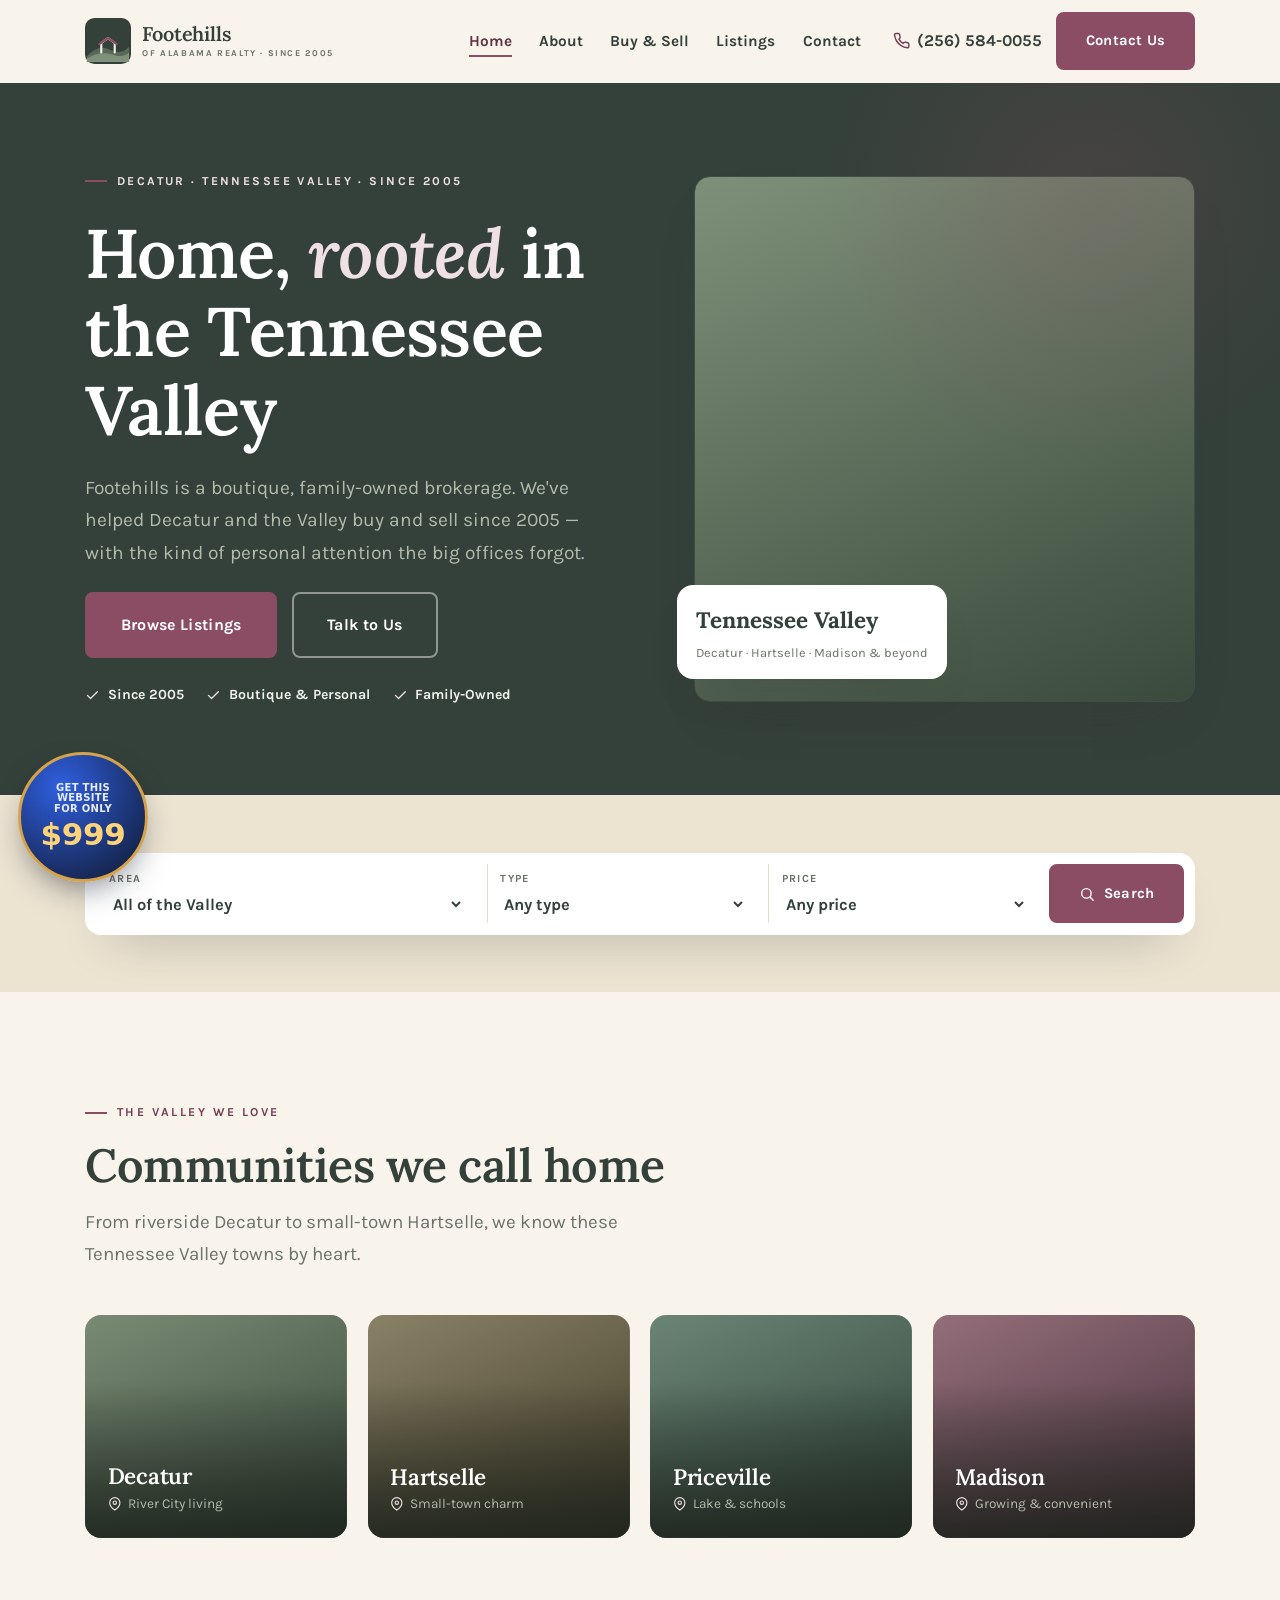
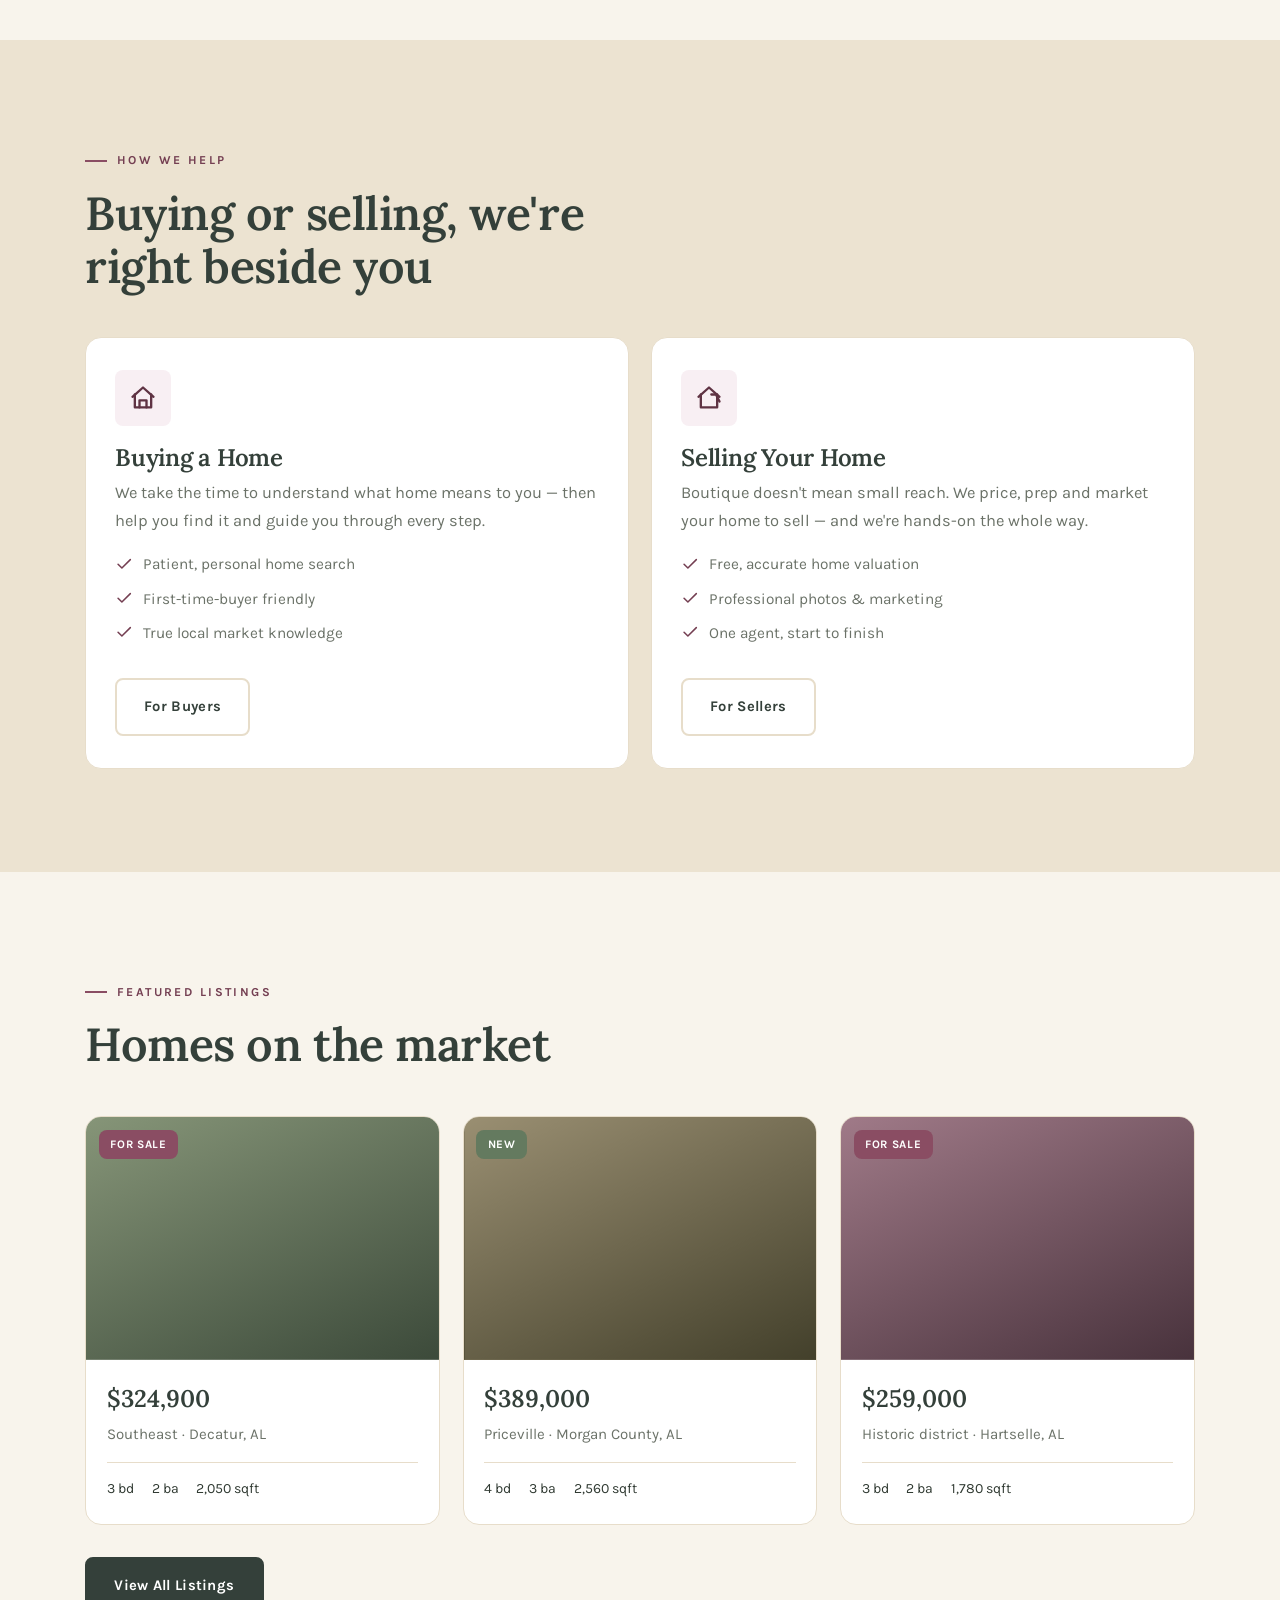
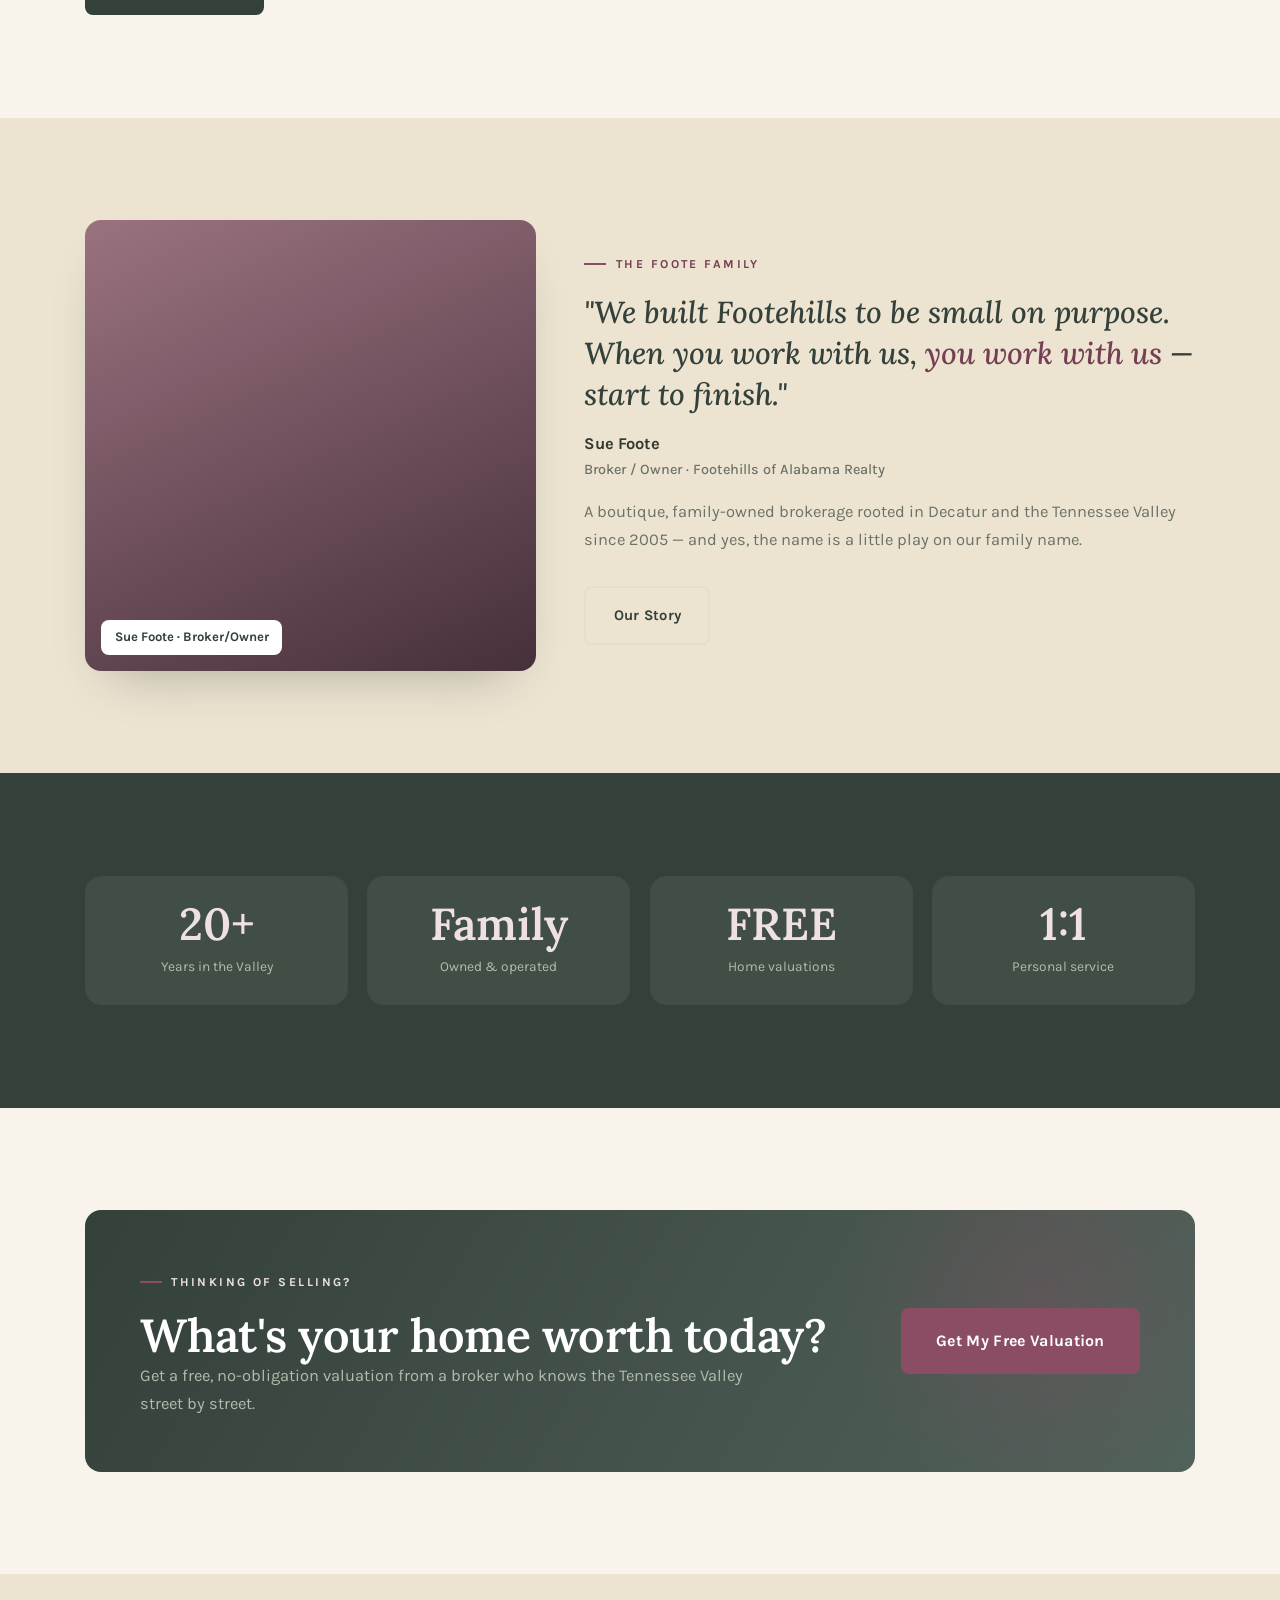
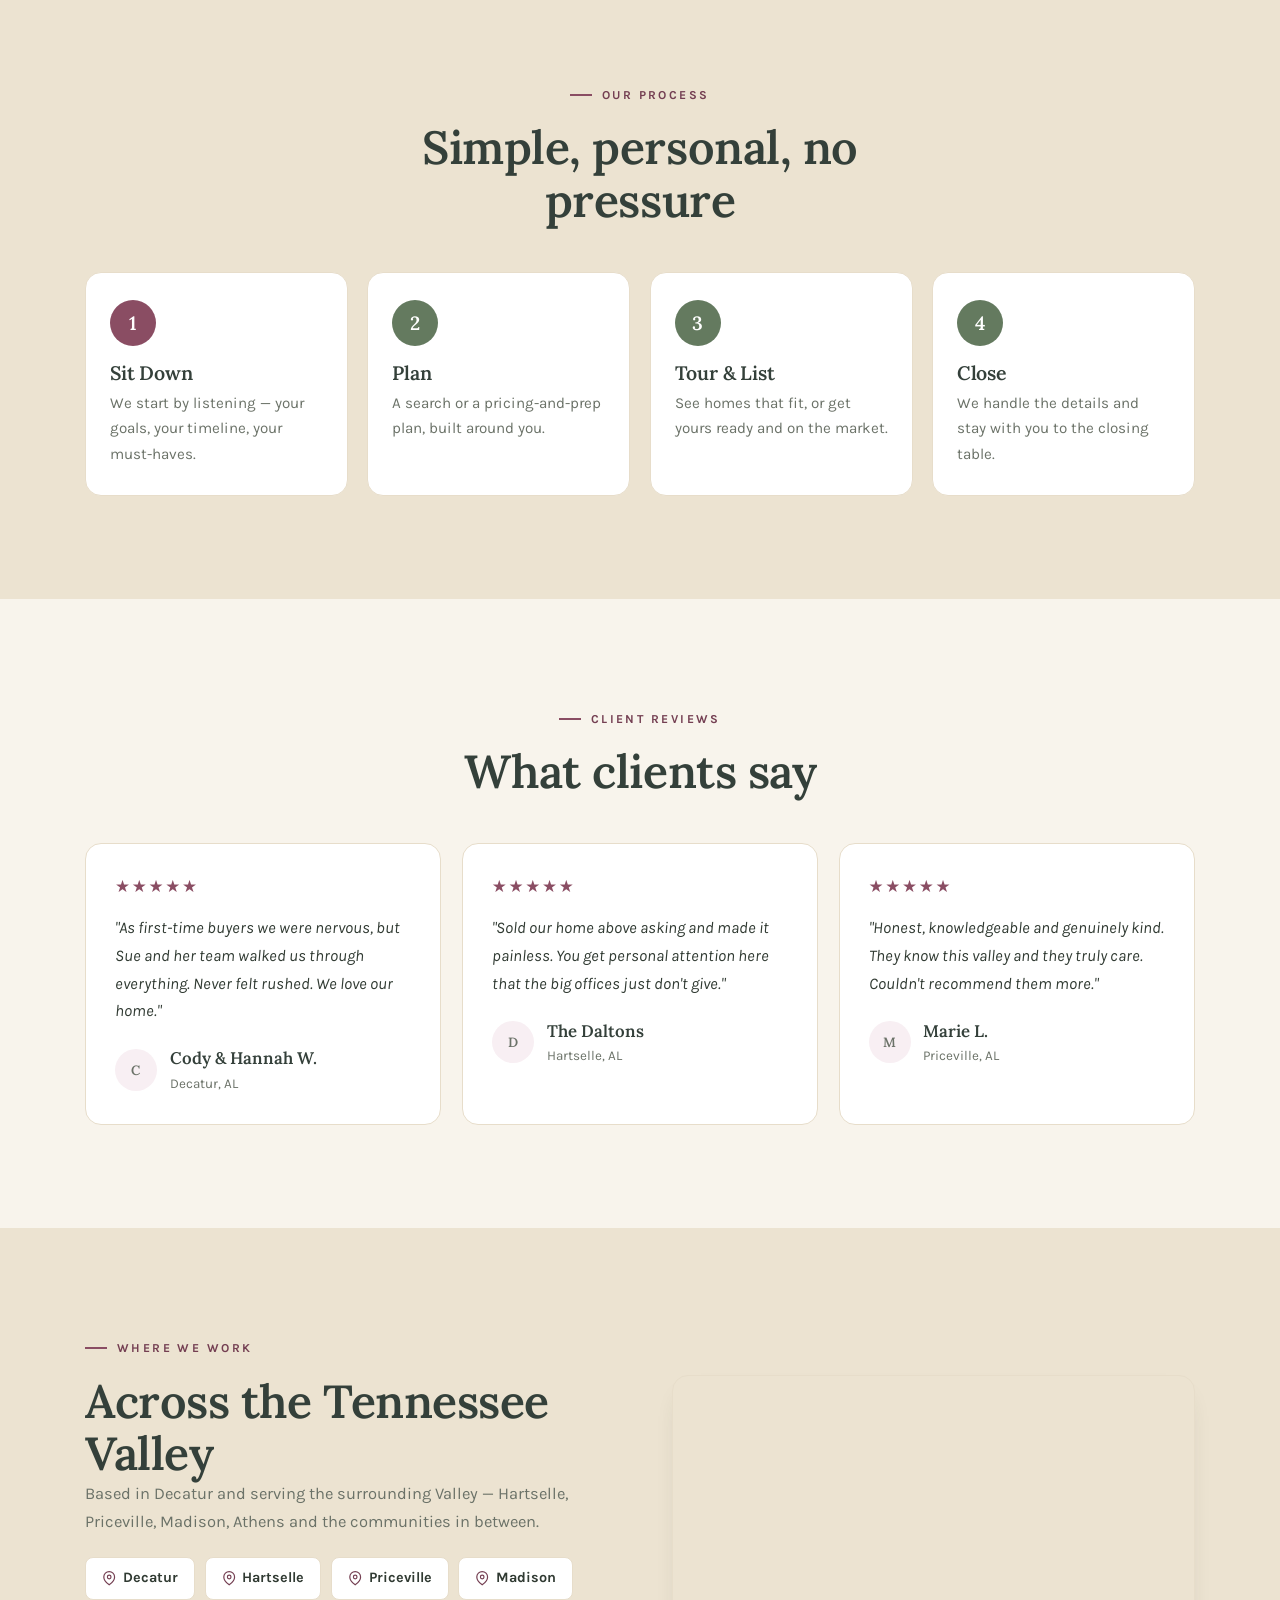
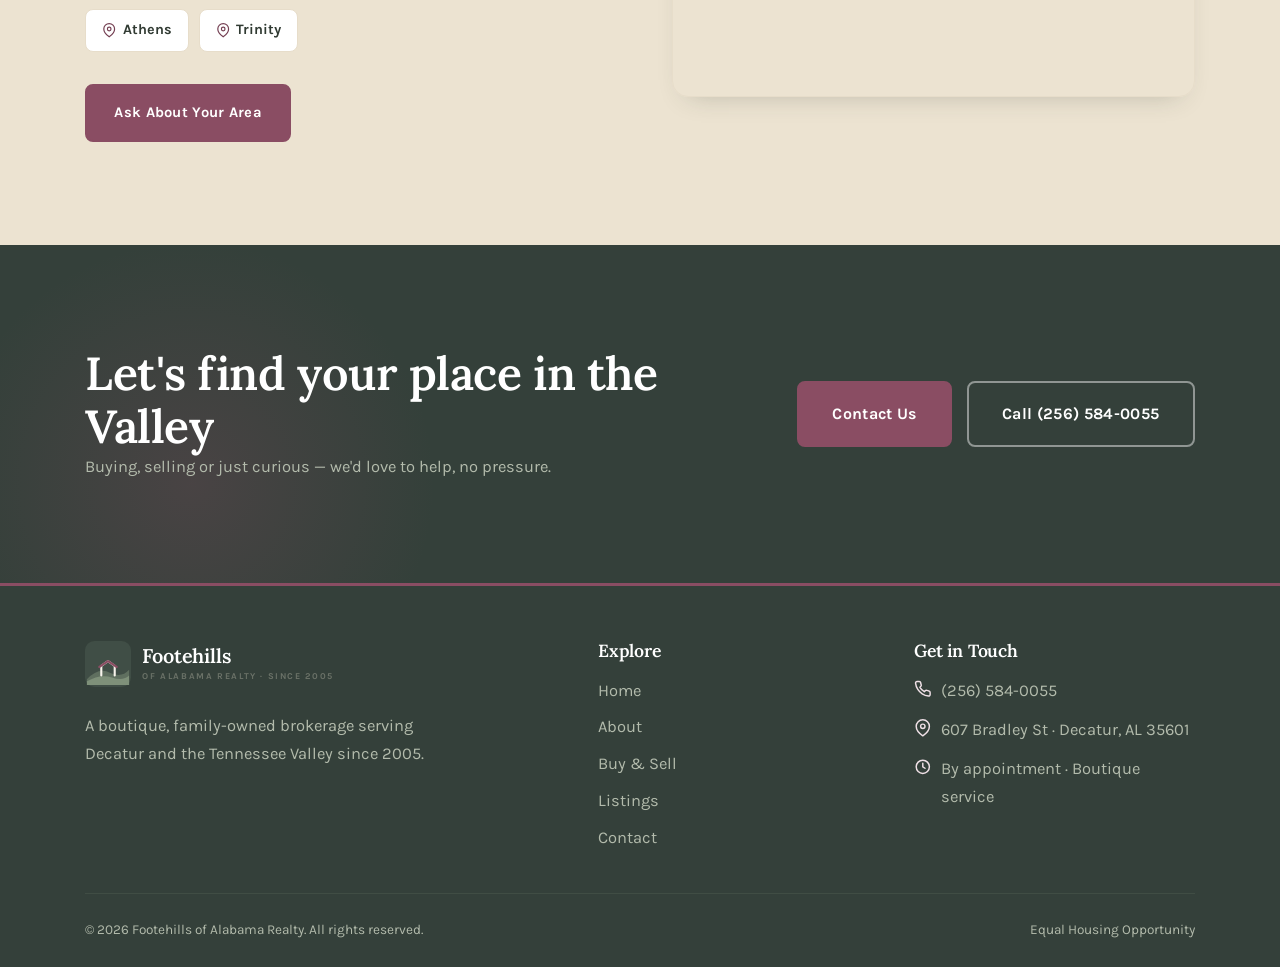
==== commit 8489cf4d: "Add floating $999 Aurora upsell button (links to wizard) Co-Authored-By: Claude Opus 4.8 <noreply@an" ====
--- a/index.html
+++ b/index.html
@@ -378,5 +378,20 @@
   </nav>
 
   <script src="js/main.js" defer></script>
+
+  <!-- aurora-cta : agency upsell button -->
+  <a class="aurora-cta" href="https://auroraadv.co/?tab=wizard" target="_blank" rel="noopener" aria-label="Get this website for only $999 — built by Aurora">
+    <span class="aurora-cta__top">Get this website<br>for only</span>
+    <span class="aurora-cta__price">$999</span>
+  </a>
+  <style>
+  .aurora-cta{position:fixed;left:18px;bottom:18px;z-index:58;width:130px;height:130px;border-radius:50%;display:flex;flex-direction:column;align-items:center;justify-content:center;text-align:center;gap:3px;padding:8px;background:radial-gradient(circle at 32% 26%,#2f5fe0,#0f172a);color:#fff;text-decoration:none;border:3px solid #d4a24c;box-shadow:0 14px 32px -10px rgba(15,23,42,.55);font-family:system-ui,-apple-system,"Segoe UI",Roboto,sans-serif;line-height:1.08;transition:transform .2s ease,box-shadow .2s ease;}
+  .aurora-cta:hover{transform:translateY(-3px) scale(1.05);box-shadow:0 20px 40px -10px rgba(15,23,42,.6);}
+  .aurora-cta:focus-visible{outline:3px solid #d4a24c;outline-offset:3px;}
+  .aurora-cta__top{font-size:10px;font-weight:700;letter-spacing:.03em;text-transform:uppercase;color:#e8edf7;}
+  .aurora-cta__price{font-size:31px;font-weight:800;color:#ffd479;letter-spacing:-.01em;}
+  @media (max-width:760px){.aurora-cta{width:106px;height:106px;left:12px;bottom:68px;border-width:2px;}.aurora-cta__top{font-size:8.5px;}.aurora-cta__price{font-size:25px;}}
+  @media (prefers-reduced-motion:reduce){.aurora-cta{transition:none;}}
+  </style>
 </body>
 </html>
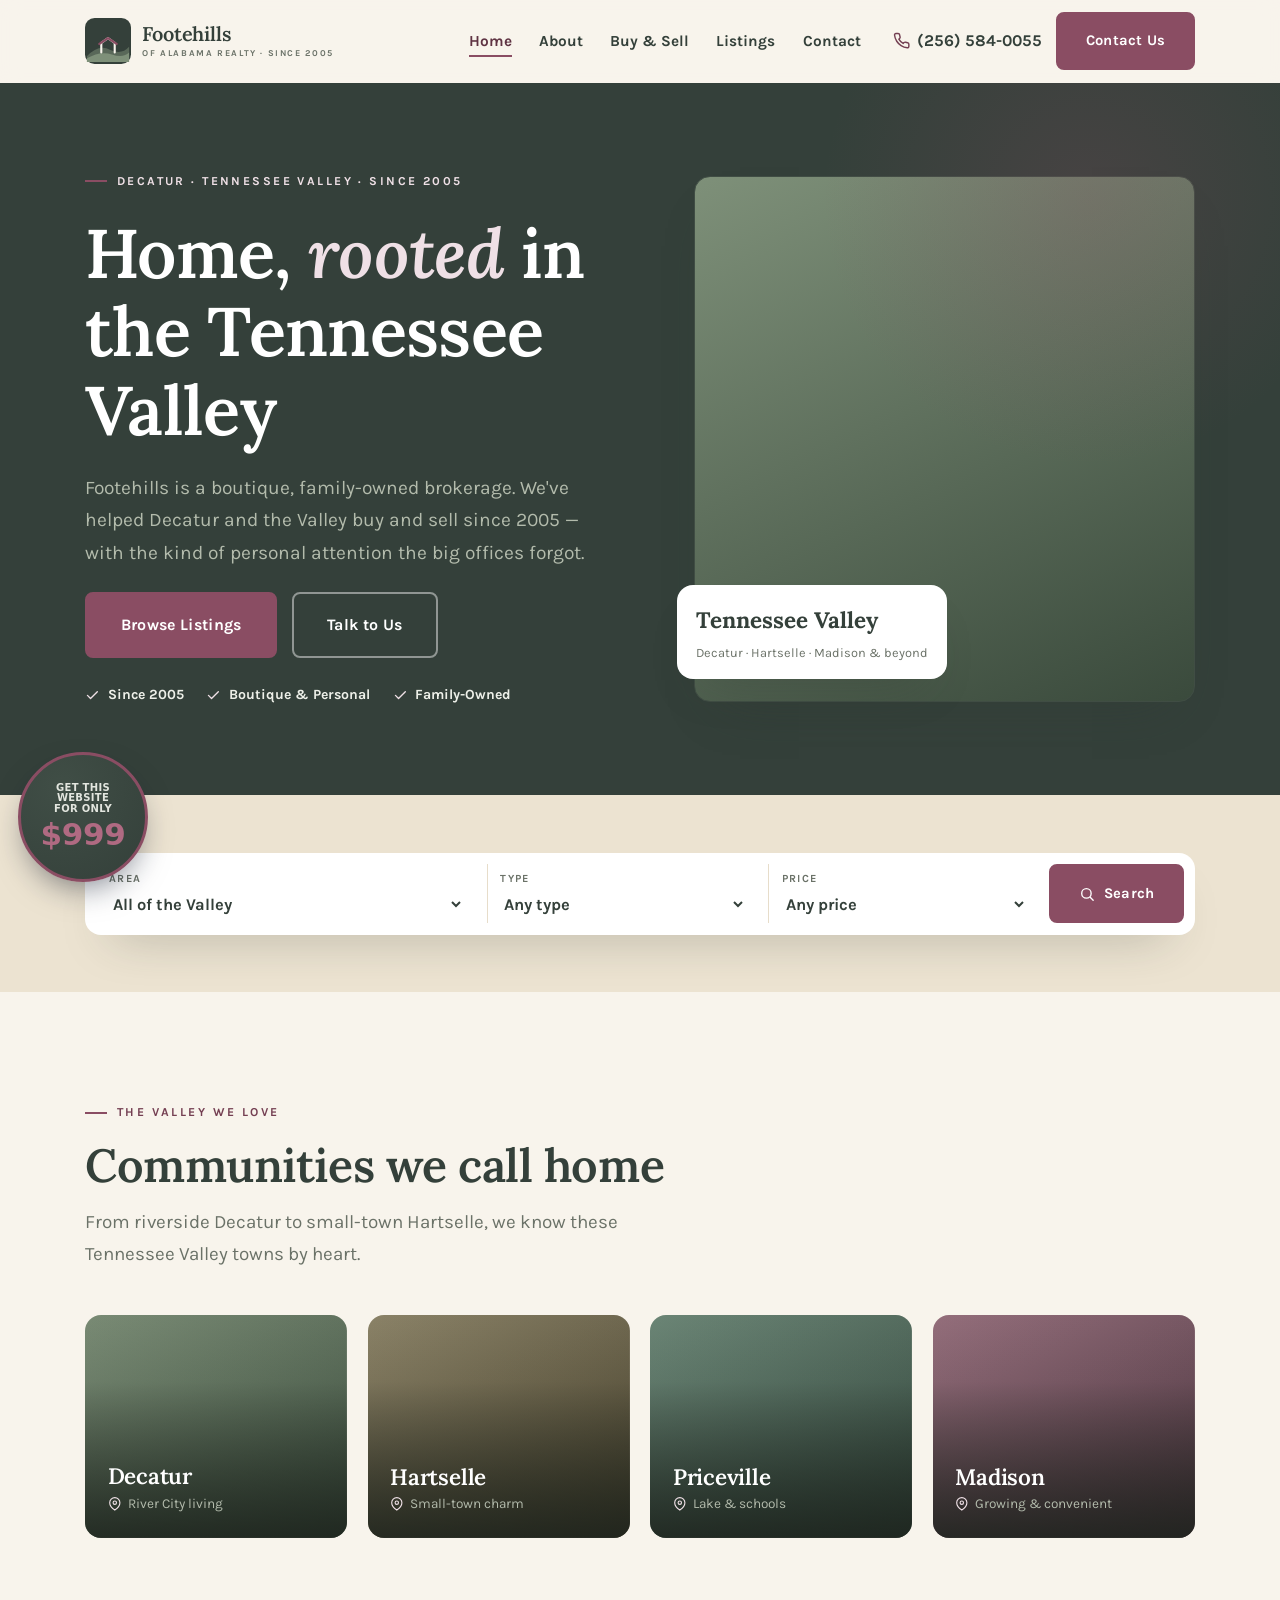
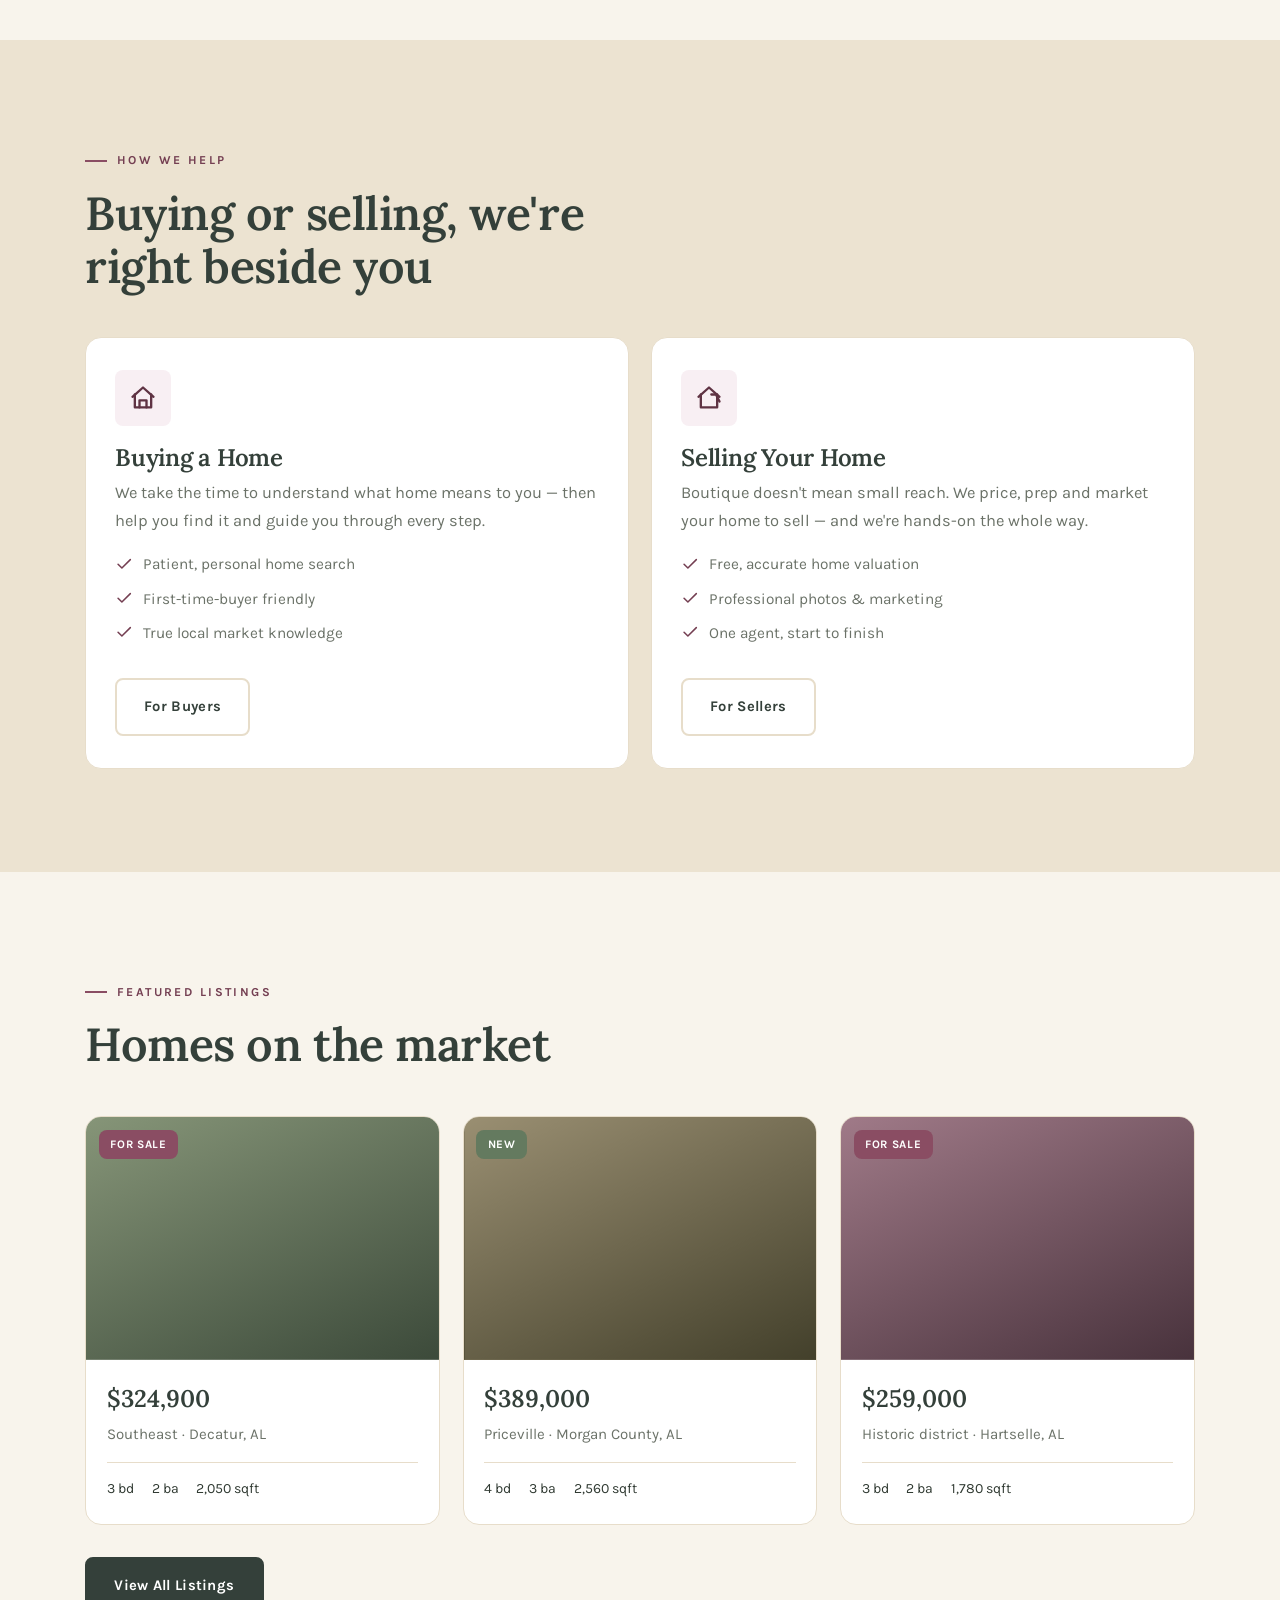
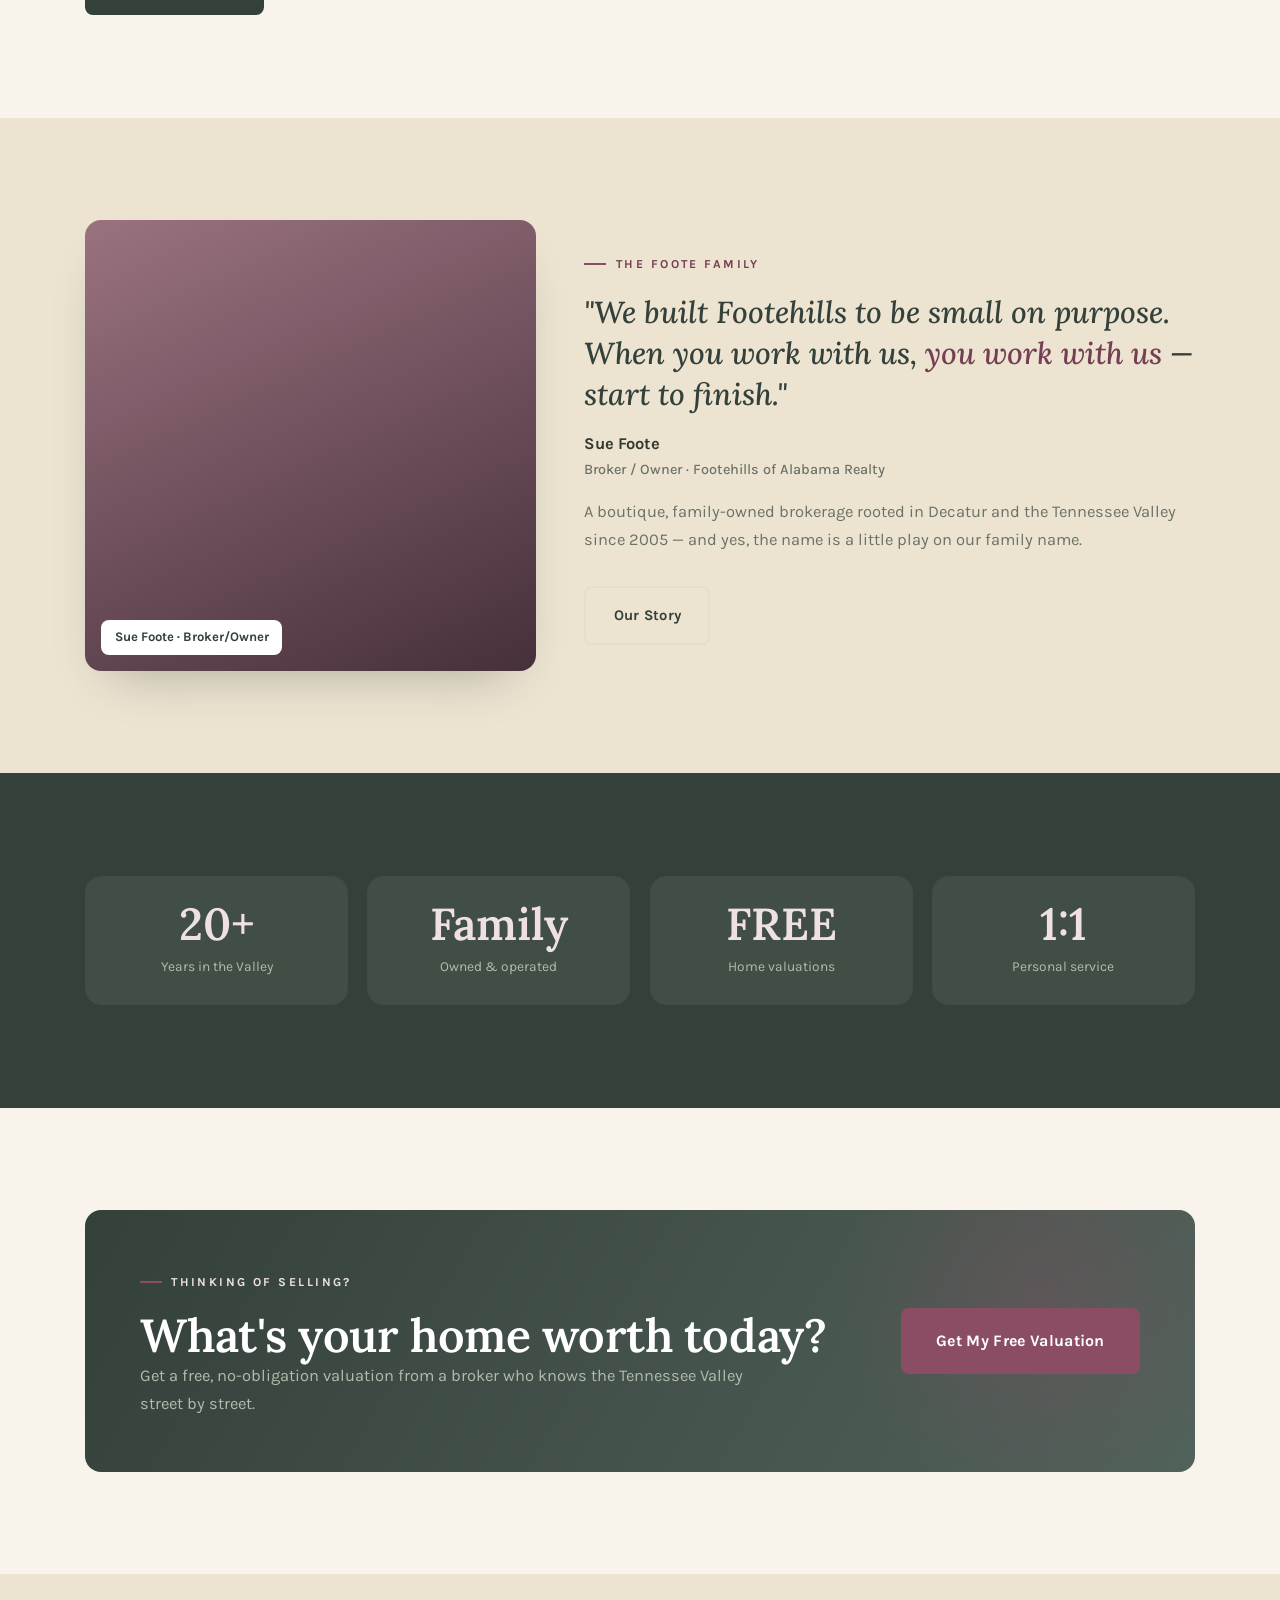
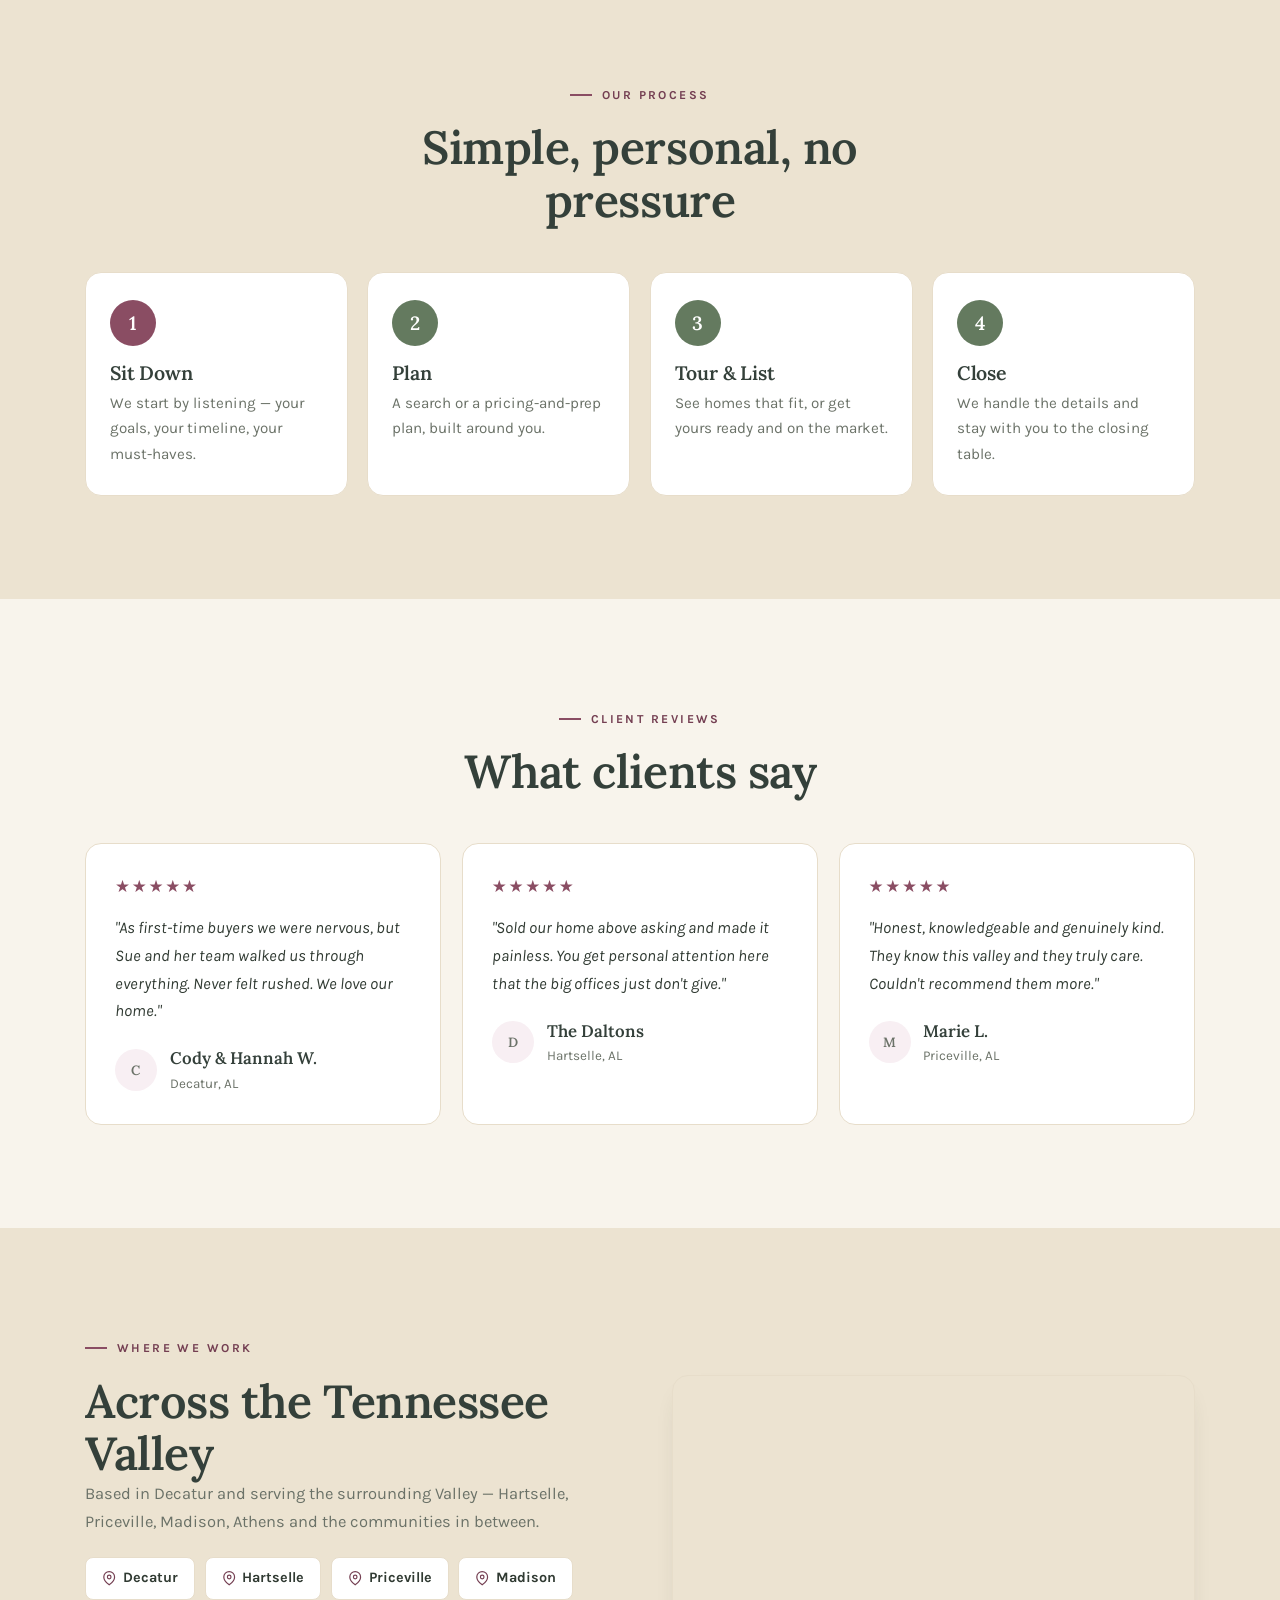
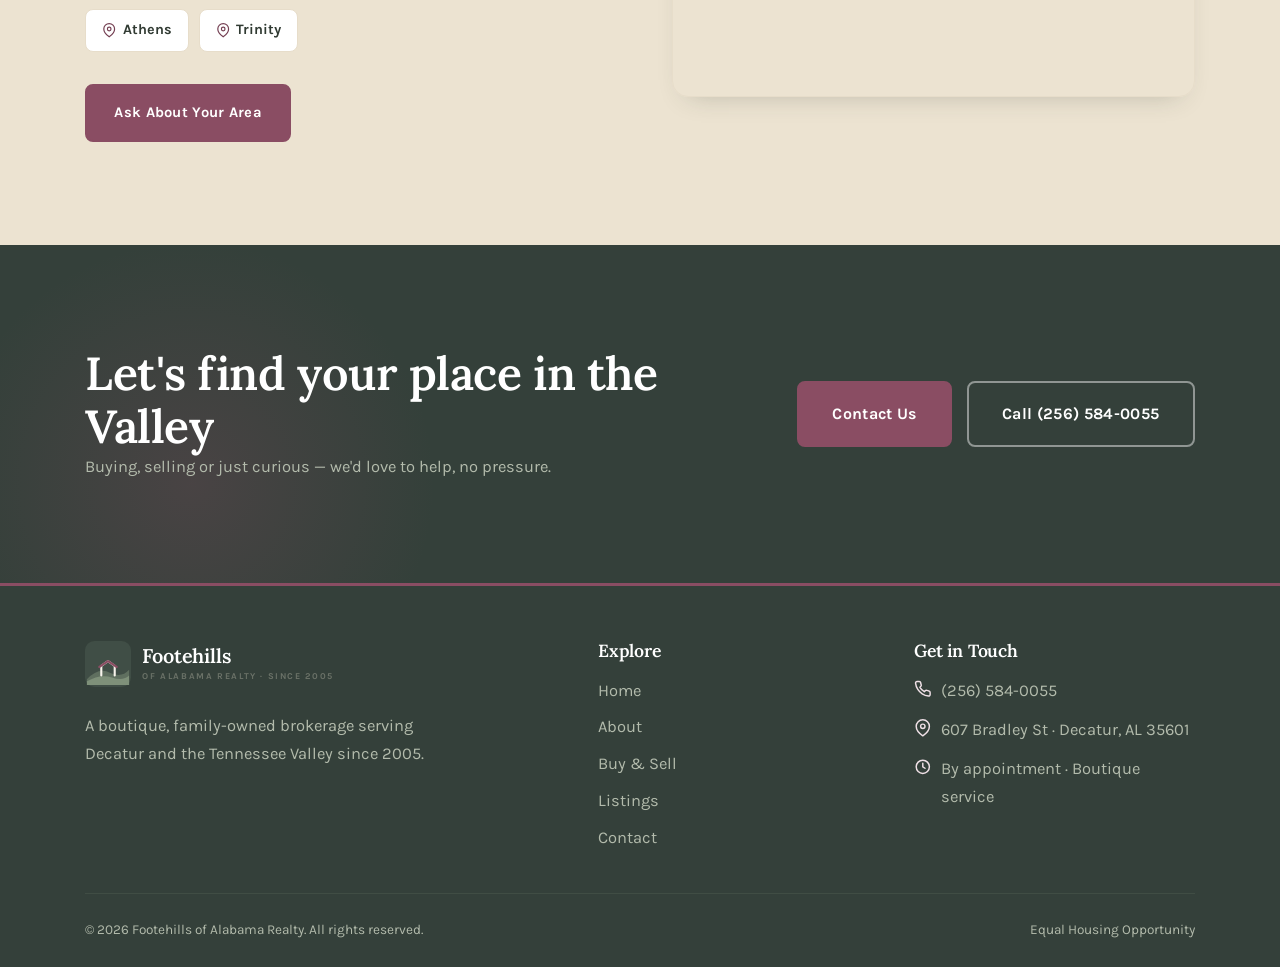
==== commit 718a611e: "Recolor $999 badge to match site palette Co-Authored-By: Claude Opus 4.8 <noreply@anthropic.com>" ====
--- a/index.html
+++ b/index.html
@@ -385,11 +385,11 @@
     <span class="aurora-cta__price">$999</span>
   </a>
   <style>
-  .aurora-cta{position:fixed;left:18px;bottom:18px;z-index:58;width:130px;height:130px;border-radius:50%;display:flex;flex-direction:column;align-items:center;justify-content:center;text-align:center;gap:3px;padding:8px;background:radial-gradient(circle at 32% 26%,#2f5fe0,#0f172a);color:#fff;text-decoration:none;border:3px solid #d4a24c;box-shadow:0 14px 32px -10px rgba(15,23,42,.55);font-family:system-ui,-apple-system,"Segoe UI",Roboto,sans-serif;line-height:1.08;transition:transform .2s ease,box-shadow .2s ease;}
+  .aurora-cta{position:fixed;left:18px;bottom:18px;z-index:58;width:130px;height:130px;border-radius:50%;display:flex;flex-direction:column;align-items:center;justify-content:center;text-align:center;gap:3px;padding:8px;background:radial-gradient(circle at 32% 26%,#404e46,#34403a);color:#fff;text-decoration:none;border:3px solid #8a4d63;box-shadow:0 14px 32px -10px rgba(15,23,42,.55);font-family:system-ui,-apple-system,"Segoe UI",Roboto,sans-serif;line-height:1.08;transition:transform .2s ease,box-shadow .2s ease;}
   .aurora-cta:hover{transform:translateY(-3px) scale(1.05);box-shadow:0 20px 40px -10px rgba(15,23,42,.6);}
-  .aurora-cta:focus-visible{outline:3px solid #d4a24c;outline-offset:3px;}
-  .aurora-cta__top{font-size:10px;font-weight:700;letter-spacing:.03em;text-transform:uppercase;color:#e8edf7;}
-  .aurora-cta__price{font-size:31px;font-weight:800;color:#ffd479;letter-spacing:-.01em;}
+  .aurora-cta:focus-visible{outline:3px solid #8a4d63;outline-offset:3px;}
+  .aurora-cta__top{font-size:10px;font-weight:700;letter-spacing:.03em;text-transform:uppercase;color:#e3e6df;}
+  .aurora-cta__price{font-size:31px;font-weight:800;color:#b06a82;letter-spacing:-.01em;}
   @media (max-width:760px){.aurora-cta{width:106px;height:106px;left:12px;bottom:68px;border-width:2px;}.aurora-cta__top{font-size:8.5px;}.aurora-cta__price{font-size:25px;}}
   @media (prefers-reduced-motion:reduce){.aurora-cta{transition:none;}}
   </style>
